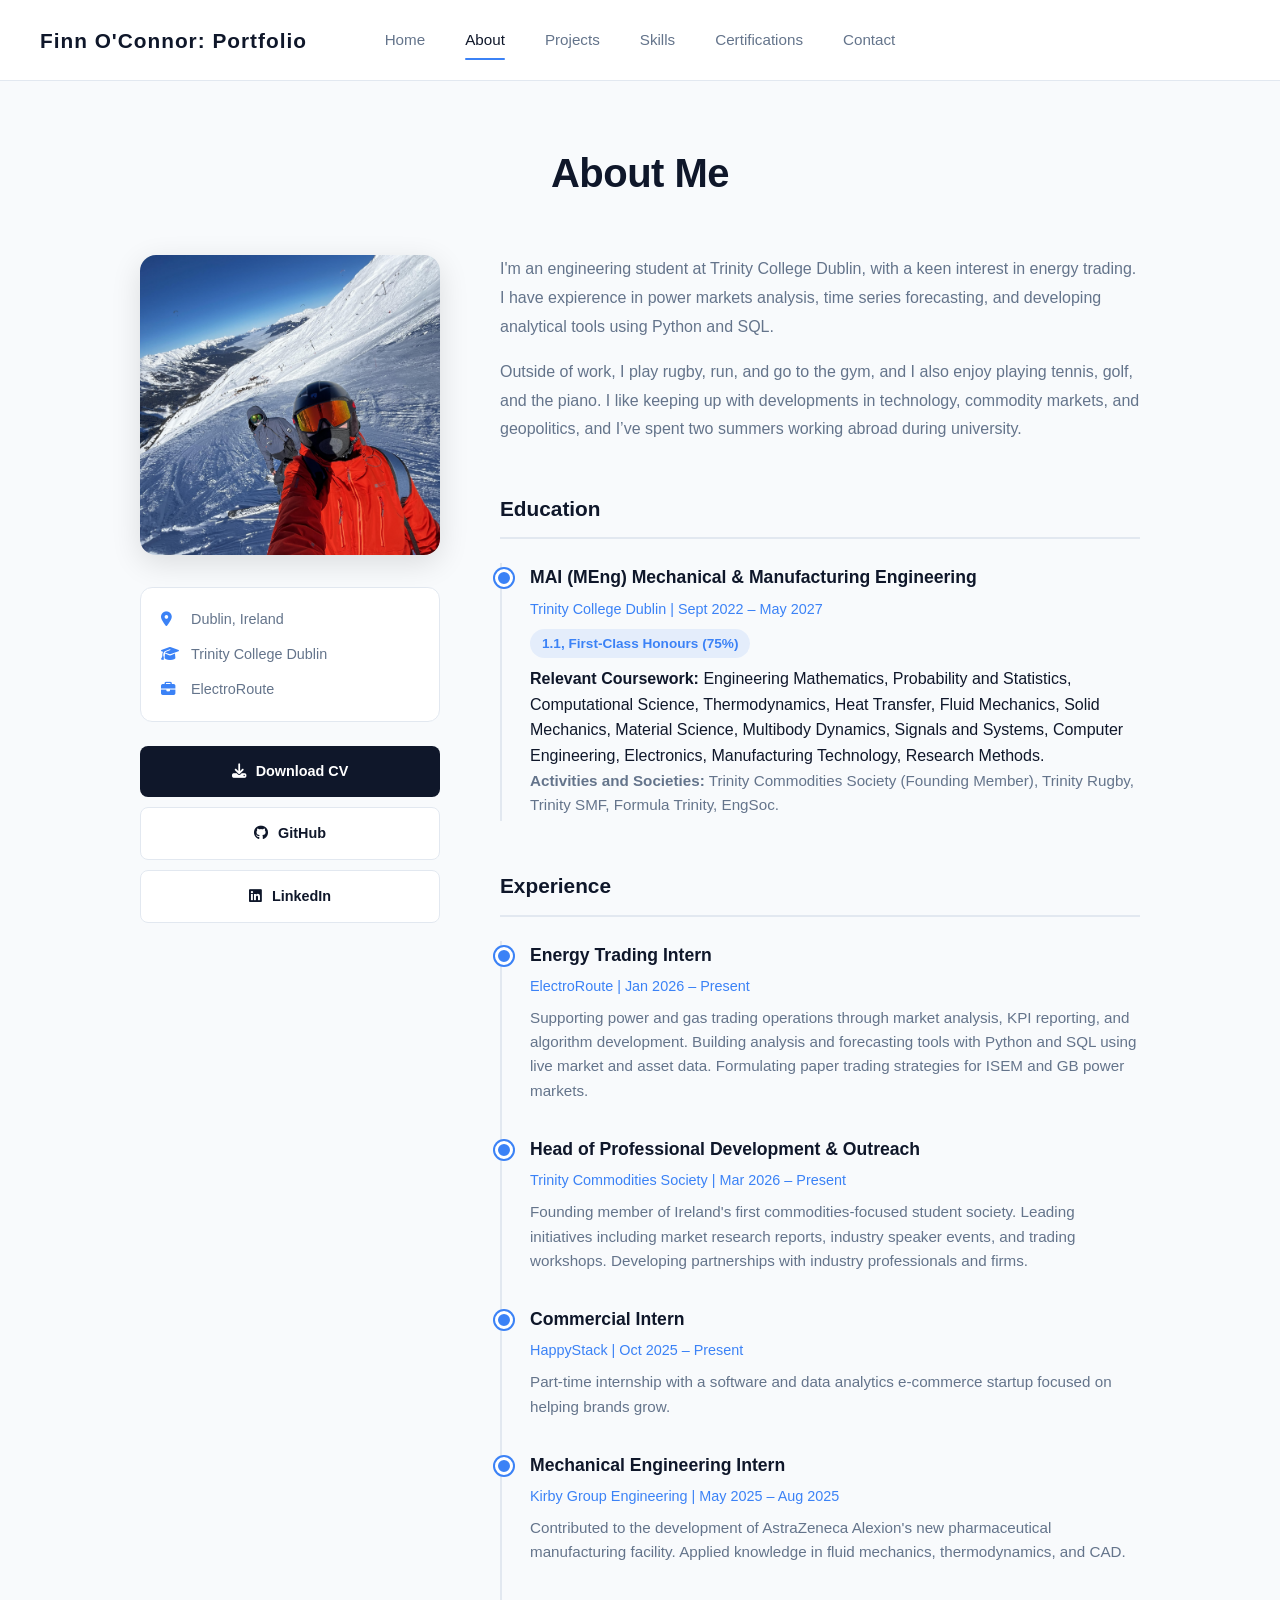
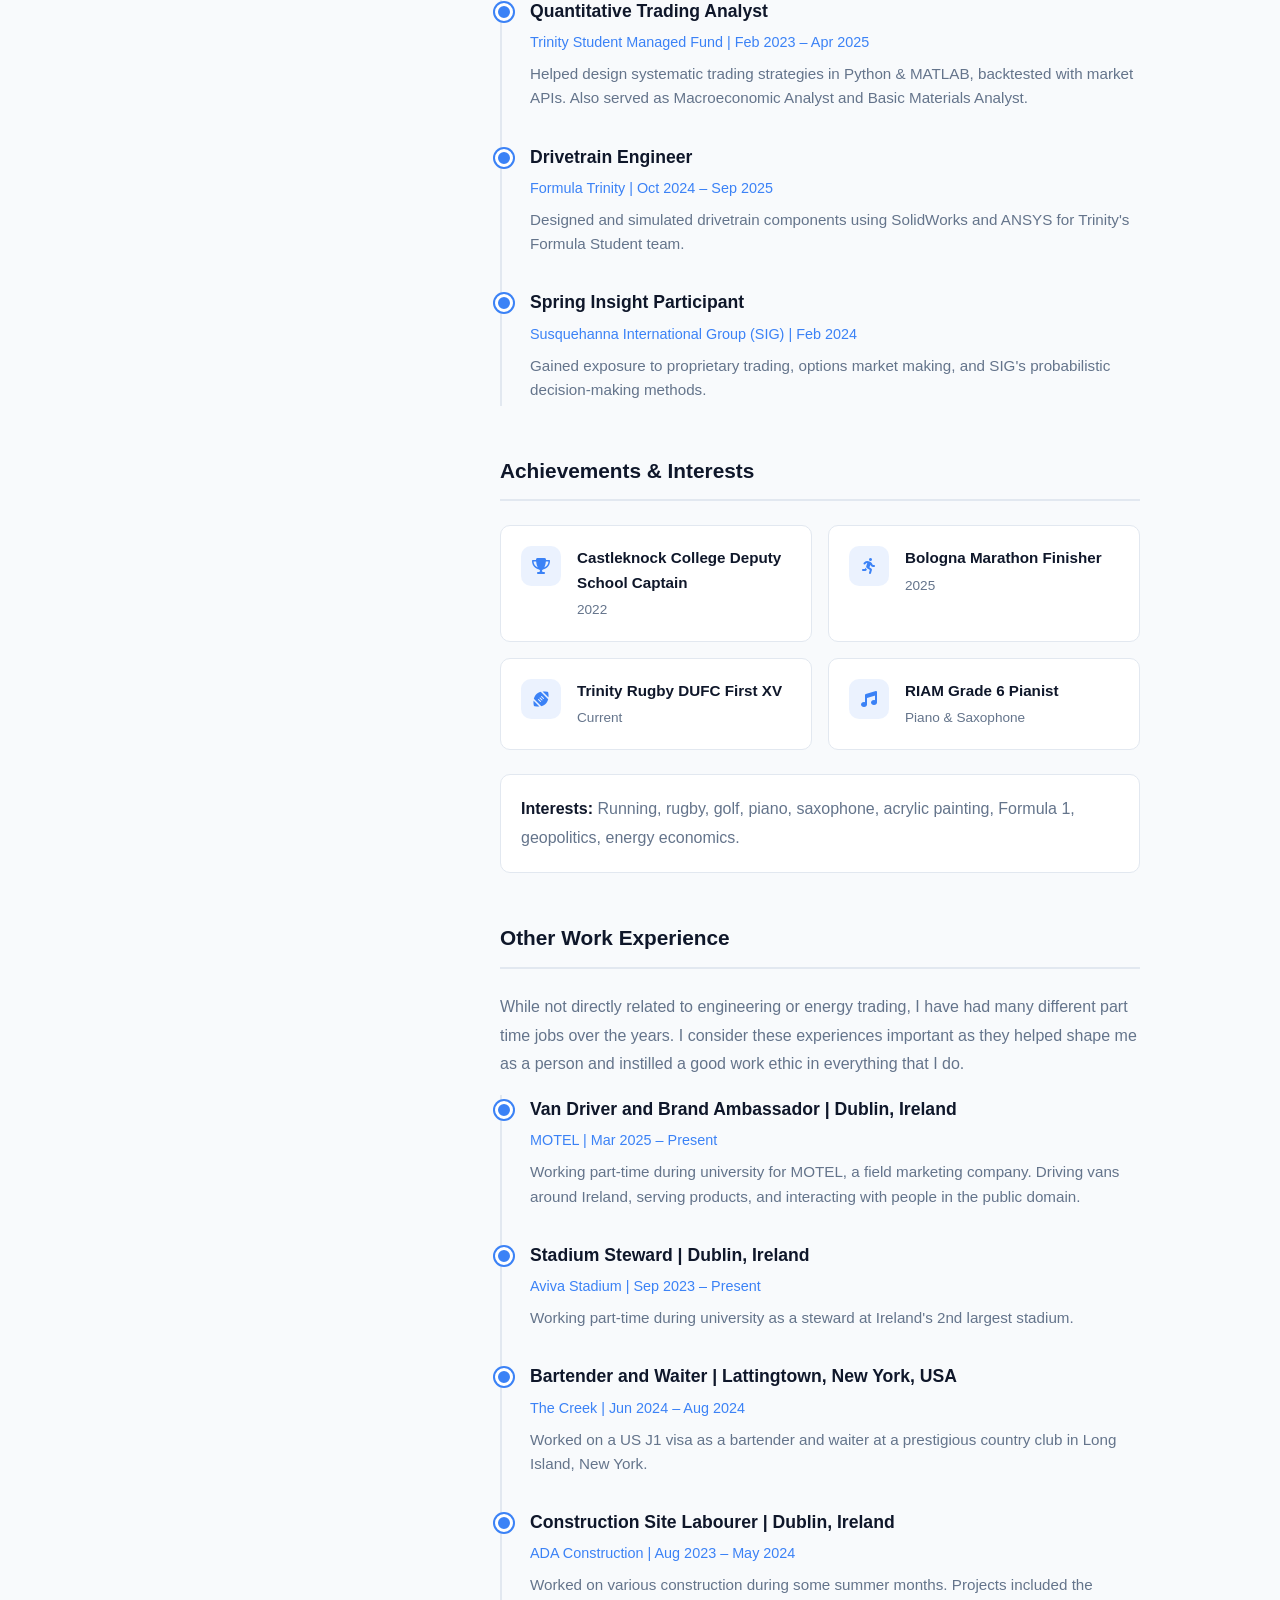
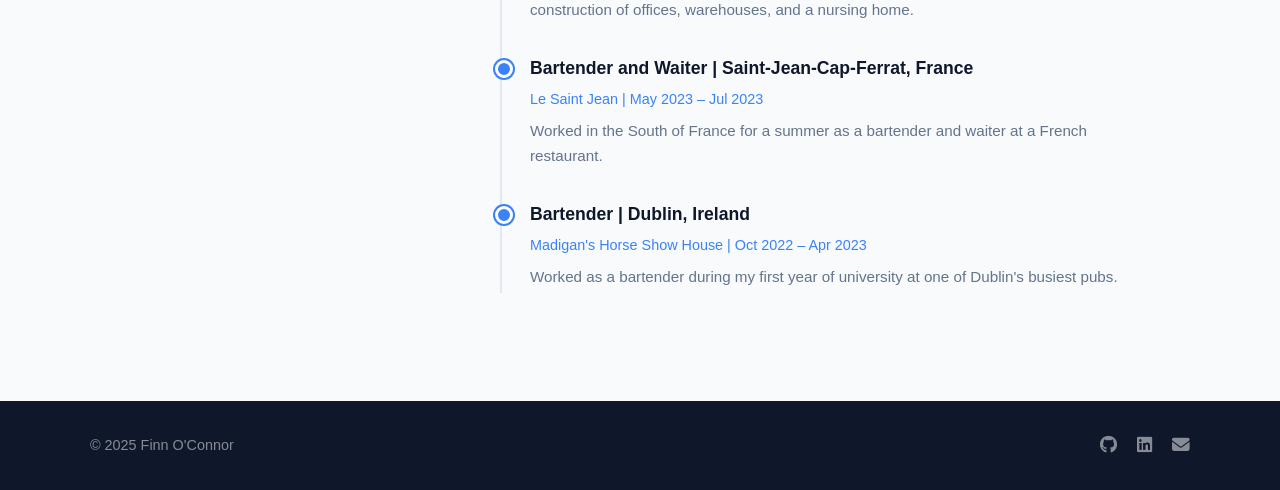
==== about.html @ 212187af "Update 'energy markets' to 'commodity markets'" ====
<!DOCTYPE html>
<html lang="en">
<head>
    <meta charset="UTF-8">
    <meta name="viewport" content="width=device-width, initial-scale=1.0">
    <title>About | Finn O'Connor</title>
    <link rel="stylesheet" href="style.css">
    <link rel="stylesheet" href="https://cdnjs.cloudflare.com/ajax/libs/font-awesome/6.4.0/css/all.min.css">
    <link rel="icon" type="image/svg+xml" href="images/circle-user-solid-full.svg">
</head>
<body class="inner-page">

    <!-- Navigation -->
    <nav class="inner-nav">
        <a href="index.html" class="nav-logo">Finn O'Connor: Portfolio</a>
        <div class="nav-menu-center">
            <a href="index.html">Home</a>
            <a href="about.html" class="active">About</a>
            <a href="projects.html">Projects</a>
            <a href="skills.html">Skills</a>
            <a href="certifications.html">Certifications</a>
            <a href="contact.html">Contact</a>
        </div>
    </nav>

    <main class="page-content">
        <div class="container">
            <h1 class="page-title">About Me</h1>
            
            <div class="about-content">
                <div class="about-sidebar">
                    <img src="images/me_on_mountain.jpg" alt="Finn O'Connor" class="profile-photo">
                    
                    <div class="about-quick-info">
                        <div class="quick-info-item">
                            <i class="fas fa-map-marker-alt"></i>
                            <span>Dublin, Ireland</span>
                        </div>
                        <div class="quick-info-item">
                            <i class="fas fa-graduation-cap"></i>
                            <span>Trinity College Dublin</span>
                        </div>
                        <div class="quick-info-item">
                            <i class="fas fa-briefcase"></i>
                            <span>ElectroRoute</span>
                        </div>
                    </div>

                    <div class="about-links">
                        <a href="docs/finnoconnor_resume.pdf" class="cv-button" download>
                            <i class="fas fa-download"></i> Download CV
                        </a>
                        <a href="https://github.com/finn0connor" target="_blank" class="cv-button secondary">
                            <i class="fab fa-github"></i> GitHub
                        </a>
                        <a href="https://linkedin.com/in/finn-oconnor" target="_blank" class="cv-button secondary">
                            <i class="fab fa-linkedin"></i> LinkedIn
                        </a>
                    </div>
                </div>

                <div class="about-text">
                    <p class="about-intro">
                        I'm an engineering student at Trinity College Dublin, with a keen interest in energy trading.
                        I have expierence in power markets analysis, time series forecasting, and developing analytical tools using Python and SQL.
                    </p>
                
                    <p>
                        Outside of work, I play rugby, run, and go to the gym, and I also enjoy playing tennis, golf, and the piano.
                        I like keeping up with developments in technology, commodity markets, and geopolitics, and I’ve spent two summers working abroad during university.
                    </p>
                    
                    <h2>Education</h2>
                    <div class="timeline">
                        <div class="timeline-item">
                            <h3>MAI (MEng) Mechanical & Manufacturing Engineering</h3>
                            <p class="timeline-meta">Trinity College Dublin | Sept 2022 – May 2027</p>
                            <p class="timeline-grade">1.1, First-Class Honours (75%)</p>
                            <p><b>Relevant Coursework:</b> Engineering Mathematics, Probability and Statistics, Computational Science, 
                                Thermodynamics, Heat Transfer, Fluid Mechanics, Solid Mechanics, Material Science, Multibody Dynamics, 
                                Signals and Systems, Computer Engineering, Electronics, Manufacturing Technology, Research Methods.</p>
                            <p><b>Activities and Societies:</b> Trinity Commodities Society (Founding Member), Trinity Rugby, Trinity SMF, Formula Trinity, EngSoc.</p>
                        </div>
                    </div>

                    <h2>Experience</h2>
                    <div class="timeline">
                        <div class="timeline-item">
                            <h3>Energy Trading Intern</h3>
                            <p class="timeline-meta">ElectroRoute | Jan 2026 – Present</p>
                            <p>Supporting power and gas trading operations through market analysis, KPI reporting, 
                               and algorithm development. Building analysis and forecasting tools with Python and SQL 
                               using live market and asset data. Formulating paper trading strategies for ISEM and GB power markets.</p>
                        </div>
                        <div class="timeline-item">
                            <h3>Head of Professional Development & Outreach</h3>
                            <p class="timeline-meta">Trinity Commodities Society | Mar 2026 – Present</p>
                            <p>Founding member of Ireland's first commodities-focused student society. Leading initiatives 
                               including market research reports, industry speaker events, and trading workshops. Developing 
                               partnerships with industry professionals and firms.</p>
                        </div>
                        <div class="timeline-item">
                            <h3>Commercial Intern</h3>
                            <p class="timeline-meta">HappyStack | Oct 2025 – Present</p>
                            <p>Part-time internship with a software and data analytics e-commerce startup focused on helping brands grow.</p>
                        </div>
                        <div class="timeline-item">
                            <h3>Mechanical Engineering Intern</h3>
                            <p class="timeline-meta">Kirby Group Engineering | May 2025 – Aug 2025</p>
                            <p>Contributed to the development of AstraZeneca Alexion's new pharmaceutical manufacturing facility. 
                               Applied knowledge in fluid mechanics, thermodynamics, and CAD.</p>
                        </div>
                        <div class="timeline-item">
                            <h3>Quantitative Trading Analyst</h3>
                            <p class="timeline-meta">Trinity Student Managed Fund | Feb 2023 – Apr 2025</p>
                            <p>Helped design systematic trading strategies in Python & MATLAB, backtested with market APIs. 
                               Also served as Macroeconomic Analyst and Basic Materials Analyst.</p>
                        </div>
                        <div class="timeline-item">
                            <h3>Drivetrain Engineer</h3>
                            <p class="timeline-meta">Formula Trinity | Oct 2024 – Sep 2025</p>
                            <p>Designed and simulated drivetrain components using SolidWorks and ANSYS for Trinity's Formula Student team.</p>
                        </div>
                        <div class="timeline-item">
                            <h3>Spring Insight Participant</h3>
                            <p class="timeline-meta">Susquehanna International Group (SIG) | Feb 2024</p>
                            <p>Gained exposure to proprietary trading, options market making, and SIG's probabilistic decision-making methods.</p>
                        </div>
                    </div>

                    <h2>Achievements & Interests</h2>
                    <div class="achievements-grid">
                        <div class="achievement-item">
                            <i class="fas fa-trophy"></i>
                            <div>
                                <h4>Castleknock College Deputy School Captain</h4>
                                <p>2022</p>
                            </div>
                        </div>
                        <div class="achievement-item">
                            <i class="fas fa-running"></i>
                            <div>
                                <h4>Bologna Marathon Finisher</h4>
                                <p>2025</p>
                            </div>
                        </div>
                        <div class="achievement-item">
                            <i class="fas fa-football-ball"></i>
                            <div>
                                <h4>Trinity Rugby DUFC First XV</h4>
                                <p>Current</p>
                            </div>
                        </div>
                        <div class="achievement-item">
                            <i class="fas fa-music"></i>
                            <div>
                                <h4>RIAM Grade 6 Pianist</h4>
                                <p>Piano & Saxophone</p>
                            </div>
                        </div>
                    </div>

                    <p class="interests-text">
                        <strong>Interests:</strong> Running, rugby, golf, piano, saxophone, acrylic painting, Formula 1, geopolitics, energy economics.
                    </p>
                    
                    <h2>Other Work Experience</h2>
                    <p>While not directly related to engineering or energy trading, I have had many different part time jobs over the years.
                    I consider these experiences important as they helped shape me as a person and instilled a good work ethic in everything that I do.</p>
                    <div class="timeline">
                        <div class="timeline-item">
                            <h3>Van Driver and Brand Ambassador | Dublin, Ireland</h3>
                            <p class="timeline-meta">MOTEL | Mar 2025 – Present</p>
                            <p>Working part-time during university for MOTEL, a field marketing company.
                            Driving vans around Ireland, serving products, and interacting with people in the public domain.</p>
                        </div>
                        <div class="timeline-item">
                            <h3>Stadium Steward | Dublin, Ireland</h3>
                            <p class="timeline-meta">Aviva Stadium | Sep 2023 – Present</p>
                            <p>Working part-time during university as a steward at Ireland's 2nd largest stadium.</p>
                        </div>
                        <div class="timeline-item">
                            <h3>Bartender and Waiter | Lattingtown, New York, USA</h3>
                            <p class="timeline-meta">The Creek | Jun 2024 – Aug 2024</p>
                            <p>Worked on a US J1 visa as a bartender and waiter at a prestigious country club in Long Island, New York.</p>
                        </div>
                        <div class="timeline-item">
                            <h3>Construction Site Labourer | Dublin, Ireland</h3>
                            <p class="timeline-meta">ADA Construction | Aug 2023 – May 2024</p>
                            <p>Worked on various construction during some summer months. Projects included the construction of offices, warehouses, and a nursing home.</p>
                        </div>
                        <div class="timeline-item">
                            <h3>Bartender and Waiter | Saint-Jean-Cap-Ferrat, France</h3>
                            <p class="timeline-meta">Le Saint Jean | May 2023 – Jul 2023</p>
                            <p>Worked in the South of France for a summer as a bartender and waiter at a French restaurant.</p>
                        </div>
                        <div class="timeline-item">
                            <h3>Bartender | Dublin, Ireland</h3>
                            <p class="timeline-meta">Madigan's Horse Show House | Oct 2022 – Apr 2023</p>
                            <p>Worked as a bartender during my first year of university at one of Dublin's busiest pubs.</p>
                        </div>
                    </div>
                </div>
            </div>
        </div>
    </main>

    <footer class="inner-footer">
        <div class="footer-content">
            <p>&copy; 2025 Finn O'Connor</p>
            <div class="footer-links">
                <a href="https://github.com/finn0connor" target="_blank"><i class="fab fa-github"></i></a>
                <a href="https://linkedin.com/in/finn-oconnor" target="_blank"><i class="fab fa-linkedin"></i></a>
                <a href="mailto:foconno1@tcd.ie"><i class="fas fa-envelope"></i></a>
            </div>
        </div>
    </footer>
</body>
</html>
---- style.css ----
* {
    margin: 0;
    padding: 0;
    box-sizing: border-box;
}

:root {
    --primary: #2563eb;
    --primary-dark: #1d4ed8;
    --dark: #0f172a;
    --dark-secondary: #1e293b;
    --light: #f8fafc;
    --gray: #64748b;
    --gray-light: #94a3b8;
    --border: #e2e8f0;
    --accent: #3b82f6;
}

html {
    scroll-behavior: smooth;
}

body {
    font-family: 'Segoe UI', -apple-system, BlinkMacSystemFont, sans-serif;
    line-height: 1.6;
    color: var(--dark);
    background: var(--light);
}

/* ============================================
   INNER PAGES
   ============================================ */

.inner-page {
    background: var(--light);
    min-height: 100vh;
}

/* ============================================
   NAVIGATION
   ============================================ */

.inner-nav {
    position: sticky;
    top: 0;
    left: 0;
    right: 0;
    display: flex;
    justify-content: center;
    align-items: center;
    padding: 20px 40px;
    background: white;
    border-bottom: 1px solid var(--border);
    z-index: 1000;
}

.inner-nav .nav-logo {
    position: absolute;
    left: 40px;
    font-size: 1.3rem;
    font-weight: 700;
    color: var(--dark);
    text-decoration: none;
    letter-spacing: 1px;
}

.nav-menu-center {
    display: flex;
    gap: 40px;
}

.nav-menu-center a {
    color: var(--gray);
    text-decoration: none;
    font-size: 0.95rem;
    font-weight: 500;
    transition: color 0.2s;
    padding: 8px 0;
}

.nav-menu-center a:hover {
    color: var(--dark);
}

.nav-menu-center a.active {
    color: var(--dark);
    position: relative;
}

.nav-menu-center a.active::after {
    content: '';
    position: absolute;
    bottom: 0;
    left: 0;
    right: 0;
    height: 2px;
    background: var(--accent);
    border-radius: 1px;
}

/* ============================================
   PAGE CONTENT
   ============================================ */

.inner-page .page-content {
    padding: 60px 0 80px;
    min-height: calc(100vh - 80px);
}

.inner-page .page-title {
    font-size: 2.5rem;
    font-weight: 700;
    text-align: center;
    margin-bottom: 50px;
    color: var(--dark);
    letter-spacing: -0.5px;
}

/* ============================================
   SHARED
   ============================================ */

.container {
    max-width: 1100px;
    margin: 0 auto;
    padding: 0 20px;
}

.page-content {
    padding: 60px 0 80px;
    min-height: 100vh;
}

.page-title {
    font-size: 2.5rem;
    text-align: center;
    margin-bottom: 40px;
    color: var(--dark);
}

.page-subtitle {
    text-align: center;
    color: var(--gray);
    font-size: 1.1rem;
    margin-bottom: 50px;
}

.page-section {
    margin-bottom: 60px;
}

.page-section:last-child {
    margin-bottom: 0;
}

/* ============================================
   FOOTER
   ============================================ */

.inner-footer {
    background: var(--dark);
    padding: 30px 20px;
}

.inner-footer .footer-content {
    max-width: 1100px;
    margin: 0 auto;
    display: flex;
    justify-content: space-between;
    align-items: center;
}

.inner-footer .footer-content p {
    color: rgba(255, 255, 255, 0.5);
    font-size: 0.9rem;
    margin: 0;
}

.inner-footer .footer-links {
    display: flex;
    gap: 20px;
}

.inner-footer .footer-links a {
    color: rgba(255, 255, 255, 0.5);
    font-size: 1.1rem;
    transition: color 0.2s;
}

.inner-footer .footer-links a:hover {
    color: white;
}

/* ============================================
   HOME PAGE
   ============================================ */

.home-page .home-content-wrapper {
    padding: 0;
    min-height: auto;
}

.home-container {
    display: grid;
    grid-template-columns: 1fr 1fr;
    min-height: calc(100vh - 65px);
}

/* Left Side */
.home-main {
    display: flex;
    align-items: center;
    justify-content: center;
    padding: 60px;
    background: var(--dark);
}

.home-content {
    max-width: 520px;
}

.greeting {
    font-size: 1rem;
    color: var(--accent);
    font-weight: 500;
    margin-bottom: 8px;
    letter-spacing: 0.5px;
}

.home-content h1 {
    font-size: 4rem;
    font-weight: 700;
    color: white;
    margin-bottom: 24px;
    line-height: 1.1;
    letter-spacing: -1px;
}

.intro {
    font-size: 1.2rem;
    color: var(--gray-light);
    line-height: 1.7;
    margin-bottom: 16px;
}

.intro .highlight {
    color: white;
    font-weight: 500;
}

.intro-secondary {
    font-size: 1rem;
    color: var(--gray);
    line-height: 1.7;
    margin-bottom: 40px;
}

.home-links {
    display: flex;
    gap: 16px;
    margin-bottom: 50px;
}

.home-btn {
    display: inline-flex;
    align-items: center;
    gap: 10px;
    padding: 14px 28px;
    border-radius: 8px;
    font-size: 0.95rem;
    font-weight: 600;
    text-decoration: none;
    transition: all 0.2s;
}

.home-btn.primary {
    background: var(--accent);
    color: white;
}

.home-btn.primary:hover {
    background: var(--primary);
    transform: translateY(-2px);
}

.home-btn.primary i {
    transition: transform 0.2s;
}

.home-btn.primary:hover i {
    transform: translateX(4px);
}

.home-btn.secondary {
    background: transparent;
    color: white;
    border: 1px solid var(--gray);
}

.home-btn.secondary:hover {
    border-color: white;
    background: rgba(255, 255, 255, 0.05);
}

.home-social {
    display: flex;
    gap: 20px;
}

.home-social a {
    width: 44px;
    height: 44px;
    display: flex;
    align-items: center;
    justify-content: center;
    color: var(--gray);
    border: 1px solid var(--gray);
    border-radius: 50%;
    font-size: 1.1rem;
    transition: all 0.2s;
}

.home-social a:hover {
    color: white;
    border-color: white;
    transform: translateY(-3px);
}

/* Right Side */
.home-aside {
    background: var(--dark-secondary);
    display: flex;
    align-items: center;
    justify-content: center;
    padding: 60px;
    position: relative;
}

.home-aside::before {
    content: '';
    position: absolute;
    top: 0;
    left: 0;
    width: 100%;
    height: 100%;
    background:
        radial-gradient(circle at 30% 20%, rgba(59, 130, 246, 0.08) 0%, transparent 50%),
        radial-gradient(circle at 70% 80%, rgba(59, 130, 246, 0.05) 0%, transparent 50%);
    pointer-events: none;
}

.aside-content {
    position: relative;
    z-index: 1;
    width: 100%;
    max-width: 400px;
}

.status-card {
    display: inline-flex;
    align-items: center;
    gap: 10px;
    padding: 10px 18px;
    background: rgba(59, 130, 246, 0.1);
    border: 1px solid rgba(59, 130, 246, 0.2);
    border-radius: 30px;
    margin-bottom: 40px;
}

.status-indicator {
    width: 8px;
    height: 8px;
    background: #22c55e;
    border-radius: 50%;
    animation: pulse 2s infinite;
}

@keyframes pulse {
    0%, 100% { opacity: 1; }
    50% { opacity: 0.5; }
}

.status-card span {
    font-size: 0.85rem;
    color: var(--accent);
    font-weight: 500;
}

.info-grid {
    display: flex;
    flex-direction: column;
    gap: 24px;
    margin-bottom: 40px;
}

.info-item {
    display: flex;
    flex-direction: column;
    gap: 4px;
}

.info-label {
    font-size: 0.8rem;
    color: var(--gray);
    text-transform: uppercase;
    letter-spacing: 1px;
    font-weight: 500;
}

.info-value {
    font-size: 1.1rem;
    color: white;
    font-weight: 500;
}

.quick-links {
    display: flex;
    flex-direction: column;
    gap: 12px;
}

.quick-link {
    display: flex;
    align-items: center;
    gap: 14px;
    padding: 16px 20px;
    background: rgba(255, 255, 255, 0.03);
    border: 1px solid rgba(255, 255, 255, 0.08);
    border-radius: 10px;
    color: var(--gray-light);
    text-decoration: none;
    font-size: 0.95rem;
    transition: all 0.2s;
}

.quick-link:hover {
    background: rgba(255, 255, 255, 0.06);
    border-color: rgba(255, 255, 255, 0.15);
    color: white;
}

.quick-link i {
    font-size: 1rem;
    width: 20px;
    text-align: center;
}

/* ============================================
   ABOUT PAGE
   ============================================ */

.inner-page .about-content {
    display: grid;
    grid-template-columns: 300px 1fr;
    gap: 60px;
    align-items: start;
    max-width: 1000px;
    margin: 0 auto;
}

.about-sidebar {
    position: sticky;
    top: 80px;
}

.inner-page .profile-photo {
    width: 100%;
    height: auto;
    aspect-ratio: 1;
    border-radius: 16px;
    object-fit: cover;
    box-shadow: 0 8px 30px rgba(0, 0, 0, 0.12);
    margin-bottom: 24px;
}

.about-quick-info {
    display: flex;
    flex-direction: column;
    gap: 12px;
    margin-bottom: 24px;
    padding: 20px;
    background: white;
    border-radius: 12px;
    border: 1px solid var(--border);
}

.quick-info-item {
    display: flex;
    align-items: center;
    gap: 12px;
    font-size: 0.9rem;
    color: var(--gray);
}

.quick-info-item i {
    width: 18px;
    color: var(--accent);
    font-size: 0.9rem;
}

.about-links {
    display: flex;
    flex-direction: column;
    gap: 10px;
}

.inner-page .cv-button {
    display: flex;
    align-items: center;
    justify-content: center;
    gap: 10px;
    padding: 14px 24px;
    background: var(--dark);
    color: white;
    text-decoration: none;
    border-radius: 8px;
    font-size: 0.9rem;
    font-weight: 600;
    transition: all 0.2s;
    margin-top: 0;
}

.inner-page .cv-button:hover {
    background: var(--accent);
    transform: translateY(-2px);
}

.inner-page .cv-button.secondary {
    background: white;
    color: var(--dark);
    border: 1px solid var(--border);
}

.inner-page .cv-button.secondary:hover {
    background: var(--dark);
    color: white;
    border-color: var(--dark);
}

.about-intro {
    font-size: 1.15rem;
    color: var(--dark);
    line-height: 1.8;
    margin-bottom: 20px;
}

.inner-page .about-text > p {
    font-size: 1rem;
    color: var(--gray);
    line-height: 1.8;
    margin-bottom: 16px;
}

.inner-page .about-text h2 {
    font-size: 1.3rem;
    font-weight: 600;
    color: var(--dark);
    margin-top: 48px;
    margin-bottom: 24px;
    padding-bottom: 12px;
    border-bottom: 2px solid var(--border);
}

/* Timeline */
.inner-page .timeline {
    border-left: 2px solid var(--border);
    padding-left: 28px;
    margin-left: 0;
}

.inner-page .timeline-item {
    position: relative;
    margin-bottom: 28px;
    padding-bottom: 4px;
}

.inner-page .timeline-item::before {
    content: '';
    position: absolute;
    left: -35px;
    top: 6px;
    width: 12px;
    height: 12px;
    background: var(--accent);
    border-radius: 50%;
    border: 3px solid white;
    box-shadow: 0 0 0 2px var(--accent);
}

.inner-page .timeline-item h3 {
    font-size: 1.1rem;
    font-weight: 600;
    color: var(--dark);
    margin-bottom: 6px;
}

.inner-page .timeline-meta {
    font-size: 0.9rem;
    color: var(--accent);
    font-weight: 500;
    margin-bottom: 8px;
}

.inner-page .timeline-item p:last-child {
    font-size: 0.95rem;
    color: var(--gray);
    line-height: 1.6;
}

.timeline-grade {
    display: inline-block;
    font-size: 0.85rem;
    font-weight: 600;
    color: var(--accent);
    background: rgba(59, 130, 246, 0.1);
    padding: 4px 12px;
    border-radius: 20px;
    margin-bottom: 8px;
}

/* Certifications List (About Page) */
.certifications-list {
    display: grid;
    grid-template-columns: repeat(2, 1fr);
    gap: 12px;
}

.cert-item {
    display: flex;
    align-items: center;
    gap: 12px;
    padding: 16px 20px;
    background: white;
    border: 1px solid var(--border);
    border-radius: 10px;
    font-size: 0.9rem;
    color: var(--dark);
    transition: all 0.2s;
}

.cert-item:hover {
    border-color: var(--accent);
    box-shadow: 0 2px 12px rgba(59, 130, 246, 0.1);
}

.cert-item i {
    color: var(--accent);
    font-size: 1rem;
}

/* Achievements */
.achievements-grid {
    display: grid;
    grid-template-columns: repeat(2, 1fr);
    gap: 16px;
    margin-bottom: 24px;
}

.achievement-item {
    display: flex;
    align-items: flex-start;
    gap: 16px;
    padding: 20px;
    background: white;
    border: 1px solid var(--border);
    border-radius: 10px;
    transition: all 0.2s;
}

.achievement-item:hover {
    border-color: var(--accent);
    box-shadow: 0 2px 12px rgba(59, 130, 246, 0.1);
}

.achievement-item i {
    width: 40px;
    height: 40px;
    display: flex;
    align-items: center;
    justify-content: center;
    background: rgba(59, 130, 246, 0.1);
    color: var(--accent);
    border-radius: 10px;
    font-size: 1rem;
    flex-shrink: 0;
}

.achievement-item h4 {
    font-size: 0.95rem;
    font-weight: 600;
    color: var(--dark);
    margin-bottom: 4px;
}

.achievement-item p {
    font-size: 0.85rem;
    color: var(--gray);
    margin: 0;
}

.interests-text {
    font-size: 0.95rem;
    color: var(--gray);
    line-height: 1.7;
    padding: 20px;
    background: white;
    border: 1px solid var(--border);
    border-radius: 10px;
}

.interests-text strong {
    color: var(--dark);
}

/* ============================================
   PROJECTS PAGE
   ============================================ */

.inner-page .filter-container {
    display: flex;
    justify-content: center;
    gap: 12px;
    margin-bottom: 50px;
    flex-wrap: wrap;
}

.inner-page .filter-btn {
    padding: 10px 22px;
    background: white;
    border: 1px solid var(--border);
    border-radius: 25px;
    font-size: 0.9rem;
    font-weight: 500;
    color: var(--gray);
    cursor: pointer;
    transition: all 0.2s;
}

.inner-page .filter-btn:hover {
    border-color: var(--dark);
    color: var(--dark);
}

.inner-page .filter-btn.active {
    background: var(--dark);
    border-color: var(--dark);
    color: white;
}

.projects-list {
    display: flex;
    flex-direction: column;
    gap: 16px;
    max-width: 850px;
    margin: 0 auto;
}

.project-card {
    display: flex;
    justify-content: space-between;
    align-items: flex-start;
    padding: 28px 32px;
    background: white;
    border: 1px solid var(--border);
    border-radius: 12px;
    transition: all 0.2s;
}

.project-card:hover {
    border-color: #cbd5e1;
    box-shadow: 0 4px 20px rgba(0, 0, 0, 0.06);
}

.project-card:has(.project-documents) {
    flex-direction: column;
}

.project-content {
    flex: 1;
    min-width: 0;
}

.project-content h2 {
    font-size: 1.2rem;
    font-weight: 600;
    color: var(--dark);
    margin-bottom: 10px;
}

.project-content > p {
    font-size: 0.95rem;
    color: var(--gray);
    line-height: 1.7;
    margin-bottom: 12px;
}

/* Project Bullets */
.project-bullets {
    margin: 0 0 12px 0;
    padding-left: 18px;
    list-style: none;
}

.project-bullets li {
    font-size: 0.9rem;
    color: var(--gray);
    line-height: 1.5;
    margin-bottom: 4px;
    position: relative;
    opacity: 0.85;
}

.project-bullets li::before {
    content: '•';
    position: absolute;
    left: -14px;
    color: var(--gray);
}

.project-bullets li:last-child {
    margin-bottom: 0;
}

/* Tags */
.project-meta {
    display: flex;
    flex-wrap: wrap;
    gap: 6px;
}

.tag {
    font-size: 0.8rem;
    color: var(--gray);
    background: var(--light);
    padding: 5px 12px;
    border-radius: 15px;
    font-weight: 500;
}

/* Project Actions */
.project-actions {
    display: flex;
    align-items: center;
    gap: 12px;
    margin-left: 24px;
    flex-shrink: 0;
}

.btn-link {
    width: 38px;
    height: 38px;
    display: flex;
    align-items: center;
    justify-content: center;
    color: var(--gray);
    border: 1px solid var(--border);
    border-radius: 8px;
    transition: all 0.2s;
    text-decoration: none;
}

.btn-link:hover {
    color: var(--dark);
    border-color: var(--dark);
}

.btn-view {
    padding: 10px 20px;
    background: var(--dark);
    color: white;
    border: none;
    border-radius: 8px;
    font-size: 0.9rem;
    font-weight: 500;
    cursor: pointer;
    transition: all 0.2s;
}

.btn-view:hover {
    background: var(--accent);
}

/* Project Documents */
.project-documents {
    width: 100%;
    margin-top: 20px;
    padding-top: 20px;
    border-top: 1px solid var(--border);
}

.document-row {
    display: flex;
    justify-content: space-between;
    align-items: center;
    padding: 16px 0;
}

.document-row:first-child {
    padding-top: 0;
}

.document-row:last-child {
    padding-bottom: 0;
}

.document-row:not(:last-child) {
    border-bottom: 1px solid var(--border);
}

.doc-info {
    flex: 1;
    min-width: 0;
}

.doc-title {
    font-size: 1.05rem;
    font-weight: 600;
    color: var(--dark);
    margin: 0 0 4px 0;
}

.doc-description {
    font-size: 0.9rem;
    color: var(--gray);
    line-height: 1.6;
    margin: 0;
}

.doc-actions {
    display: flex;
    align-items: center;
    gap: 10px;
    margin-left: 20px;
    flex-shrink: 0;
}

.btn-view-small {
    padding: 8px 18px;
    background: var(--dark);
    color: white;
    border: none;
    border-radius: 6px;
    font-size: 0.85rem;
    font-weight: 500;
    cursor: pointer;
    transition: all 0.2s;
}

.btn-view-small:hover {
    background: var(--accent);
}

/* ============================================
   VIEWER MODAL
   ============================================ */

.viewer-modal {
    position: fixed;
    top: 0;
    left: 0;
    width: 100%;
    height: 100%;
    background: #1a1a1a;
    z-index: 9999;
    display: flex;
    flex-direction: column;
    opacity: 0;
    visibility: hidden;
    transition: opacity 0.3s, visibility 0.3s;
}

.viewer-modal.active {
    opacity: 1;
    visibility: visible;
}

.viewer-header {
    display: flex;
    justify-content: space-between;
    align-items: center;
    padding: 12px 20px;
    background: var(--dark);
    flex-shrink: 0;
    gap: 20px;
}

.viewer-back {
    display: flex;
    align-items: center;
    gap: 10px;
    padding: 10px 16px;
    background: rgba(255, 255, 255, 0.1);
    border: none;
    border-radius: 6px;
    color: white;
    font-size: 0.9rem;
    font-weight: 500;
    cursor: pointer;
    transition: background 0.2s;
    flex-shrink: 0;
}

.viewer-back:hover {
    background: rgba(255, 255, 255, 0.2);
}

.viewer-back i {
    font-size: 0.85rem;
}

.viewer-header h2 {
    font-size: 1rem;
    font-weight: 500;
    color: white;
    margin: 0;
    flex: 1;
    text-align: center;
    white-space: nowrap;
    overflow: hidden;
    text-overflow: ellipsis;
}

.viewer-actions {
    display: flex;
    align-items: center;
    gap: 8px;
    flex-shrink: 0;
}

.viewer-download-btn {
    width: 40px;
    height: 40px;
    display: flex;
    align-items: center;
    justify-content: center;
    background: rgba(255, 255, 255, 0.1);
    border: none;
    color: white;
    font-size: 1rem;
    cursor: pointer;
    border-radius: 6px;
    transition: background 0.2s;
    text-decoration: none;
}

.viewer-download-btn:hover {
    background: rgba(255, 255, 255, 0.2);
}

.viewer-close {
    width: 40px;
    height: 40px;
    display: flex;
    align-items: center;
    justify-content: center;
    background: rgba(255, 255, 255, 0.1);
    border: none;
    color: white;
    font-size: 1.1rem;
    cursor: pointer;
    border-radius: 6px;
    transition: background 0.2s;
}

.viewer-close:hover {
    background: rgba(255, 255, 255, 0.2);
}

.viewer-body {
    flex: 1;
    display: flex;
    background: #525252;
}

.viewer-body iframe {
    width: 100%;
    height: 100%;
    border: none;
    background: white;
}

/* ============================================
   SKILLS PAGE
   ============================================ */

.skills-layout {
    max-width: 900px;
    margin: 0 auto;
}

.skills-section {
    margin-bottom: 50px;
}

.skills-section:last-child {
    margin-bottom: 0;
}

.skills-section-title {
    display: flex;
    align-items: center;
    gap: 14px;
    font-size: 1.3rem;
    font-weight: 600;
    color: var(--dark);
    margin-bottom: 24px;
    padding-bottom: 14px;
    border-bottom: 2px solid var(--border);
}

.skills-section-title i {
    width: 40px;
    height: 40px;
    display: flex;
    align-items: center;
    justify-content: center;
    background: rgba(59, 130, 246, 0.1);
    color: var(--accent);
    border-radius: 10px;
    font-size: 1rem;
}

.skills-categories {
    display: grid;
    grid-template-columns: repeat(2, 1fr);
    gap: 20px;
}

.skill-box {
    background: white;
    border: 1px solid var(--border);
    border-radius: 12px;
    padding: 24px;
    transition: all 0.2s;
}

.skill-box:hover {
    border-color: var(--accent);
    box-shadow: 0 4px 20px rgba(59, 130, 246, 0.08);
}

.skill-box.wide {
    grid-column: span 2;
}

.skill-box h3 {
    font-size: 1rem;
    font-weight: 600;
    color: var(--dark);
    margin-bottom: 16px;
}

.skill-tags {
    display: flex;
    flex-wrap: wrap;
    gap: 10px;
}

.skill-tag {
    display: inline-block;
    padding: 8px 16px;
    background: var(--light);
    color: var(--gray);
    border-radius: 20px;
    font-size: 0.85rem;
    font-weight: 500;
    transition: all 0.2s;
}

.skill-tag:hover {
    background: #e2e8f0;
    color: var(--dark);
}

.skill-tag.primary {
    background: rgba(59, 130, 246, 0.1);
    color: var(--accent);
}

.skill-tag.primary:hover {
    background: rgba(59, 130, 246, 0.2);
}

/* ============================================
   CONTACT PAGE
   ============================================ */

.inner-page .contact-container {
    display: grid;
    grid-template-columns: 1fr 1fr;
    gap: 50px;
    max-width: 1000px;
    margin: 0 auto;
}

.inner-page .contact-info {
    display: grid;
    grid-template-columns: 1fr 1fr;
    gap: 16px;
}

.inner-page .contact-card {
    background: white;
    padding: 28px;
    border-radius: 12px;
    border: 1px solid var(--border);
    text-align: center;
    transition: all 0.2s;
}

.inner-page .contact-card:hover {
    border-color: var(--accent);
    box-shadow: 0 4px 20px rgba(59, 130, 246, 0.1);
}

.inner-page .contact-card i {
    width: 50px;
    height: 50px;
    display: flex;
    align-items: center;
    justify-content: center;
    background: rgba(59, 130, 246, 0.1);
    color: var(--accent);
    border-radius: 12px;
    font-size: 1.2rem;
    margin: 0 auto 16px;
}

.inner-page .contact-card h3 {
    color: var(--dark);
    margin-bottom: 8px;
    font-size: 1.05rem;
    font-weight: 600;
}

.inner-page .contact-card p {
    color: var(--gray);
    font-size: 0.9rem;
    margin-bottom: 12px;
    line-height: 1.5;
}

.inner-page .contact-card a {
    color: var(--accent);
    text-decoration: none;
    font-weight: 500;
    font-size: 0.9rem;
    transition: color 0.2s;
}

.inner-page .contact-card a:hover {
    color: var(--primary-dark);
}

.inner-page .contact-card span {
    color: var(--gray);
    font-size: 0.85rem;
    font-style: italic;
}

.inner-page .contact-form-container {
    background: white;
    padding: 36px;
    border-radius: 12px;
    border: 1px solid var(--border);
}

.inner-page .contact-form-container h2 {
    color: var(--dark);
    margin-bottom: 28px;
    font-size: 1.4rem;
    font-weight: 600;
}

.inner-page .contact-form {
    display: flex;
    flex-direction: column;
    gap: 20px;
}

.inner-page .form-group {
    display: flex;
    flex-direction: column;
    gap: 8px;
}

.inner-page .form-group label {
    font-weight: 500;
    color: var(--dark);
    font-size: 0.9rem;
}

.inner-page .form-group input,
.inner-page .form-group textarea {
    padding: 14px 16px;
    border: 1px solid var(--border);
    border-radius: 8px;
    font-size: 0.95rem;
    font-family: inherit;
    transition: all 0.2s;
    background: var(--light);
}

.inner-page .form-group input:focus,
.inner-page .form-group textarea:focus {
    outline: none;
    border-color: var(--accent);
    background: white;
    box-shadow: 0 0 0 3px rgba(59, 130, 246, 0.1);
}

.inner-page .submit-button {
    display: inline-flex;
    align-items: center;
    justify-content: center;
    gap: 10px;
    padding: 14px 28px;
    background: var(--dark);
    color: white;
    border: none;
    border-radius: 8px;
    font-size: 0.95rem;
    font-weight: 600;
    cursor: pointer;
    transition: all 0.2s;
    margin-top: 8px;
}

.inner-page .submit-button:hover {
    background: var(--accent);
    transform: translateY(-2px);
}

/* ============================================
   CERTIFICATIONS PAGE
   ============================================ */

.cert-section {
    background: white;
    border: 1px solid var(--border);
    border-radius: 16px;
    overflow: hidden;
    margin-bottom: 32px;
}

.cert-section:last-child {
    margin-bottom: 0;
}

.cert-section-header {
    display: flex;
    align-items: center;
    gap: 20px;
    padding: 28px 32px;
    border-bottom: 1px solid var(--border);
    background: var(--light);
}

.cert-section-icon {
    width: 56px;
    height: 56px;
    display: flex;
    align-items: center;
    justify-content: center;
    background: rgba(59, 130, 246, 0.1);
    color: var(--accent);
    border-radius: 14px;
    font-size: 1.4rem;
    flex-shrink: 0;
}

.cert-section-meta {
    display: flex;
    flex-direction: column;
    gap: 8px;
}

.cert-section-meta h2 {
    font-size: 1.2rem;
    font-weight: 600;
    color: var(--dark);
    margin: 0;
}

.cert-status {
    display: inline-block;
    font-size: 0.82rem;
    font-weight: 600;
    padding: 4px 12px;
    border-radius: 20px;
    width: fit-content;
}

.cert-status.completed {
    background: rgba(34, 197, 94, 0.1);
    color: #16a34a;
    display: inline-flex;
    align-items: center;
    gap: 6px;
}

.cert-status.pending {
    background: rgba(234, 179, 8, 0.1);
    color: #ca8a04;
    display: inline-flex;
    align-items: center;
    gap: 6px;
}

.cert-status.pending i {
    animation: certSpinner 1.2s linear infinite;
}

@keyframes certSpinner {
    0% {
        transform: rotate(0deg);
    }
    100% {
        transform: rotate(360deg);
    }
}

.cert-section-body {
    padding: 28px 32px;
}

/* Description text for each certification */
.cert-description {
    margin-bottom: 24px;
    padding: 16px 20px;
    background: rgba(59, 130, 246, 0.05);
    border-left: 4px solid var(--accent);
    border-radius: 8px;
}

.cert-description p {
    margin: 0;
    color: var(--dark);
    font-size: 0.95rem;
    line-height: 1.6;
}

.cert-table-heading {
    font-size: 1rem;
    font-weight: 600;
    color: var(--dark);
    margin-bottom: 16px;
    text-align: center;
}

.cert-table-wrapper {
    overflow-x: auto;
    border-radius: 10px;
    border: 1px solid var(--border);
}

.cert-table {
    width: 100%;
    border-collapse: collapse;
    font-size: 0.9rem;
}

.cert-table thead {
    background: var(--light);
}

.cert-table th {
    padding: 12px 20px;
    text-align: center;
    font-size: 0.8rem;
    font-weight: 600;
    color: var(--gray);
    text-transform: uppercase;
    letter-spacing: 0.5px;
    border-bottom: 1px solid var(--border);
}

.cert-table td {
    padding: 14px 20px;
    color: var(--dark);
    border-bottom: 1px solid var(--border);
    text-align: center;
}

.cert-table tbody tr:last-child td {
    border-bottom: none;
}

.cert-table tbody tr:hover {
    background: var(--light);
}

.cert-row-pending td {
    color: var(--gray-light);
}

.cert-table-link {
    display: inline-flex;
    align-items: center;
    gap: 6px;
    color: var(--accent);
    text-decoration: none;
    font-weight: 500;
    font-size: 0.85rem;
    transition: color 0.2s;
}

.cert-table-link:hover {
    color: var(--primary-dark);
    text-decoration: underline;
}

.cert-final {
    display: flex;
    align-items: center;
    justify-content: center;
    gap: 10px;
    margin-top: 20px;
    padding: 14px 20px;
    background: rgba(234, 179, 8, 0.08);
    border: 1px solid rgba(234, 179, 8, 0.25);
    border-radius: 10px;
    font-size: 0.95rem;
    color: var(--dark);
}

.cert-final i {
    color: #ca8a04;
    font-size: 1rem;
}

.cert-image-block {
    display: flex;
    flex-direction: column;
    align-items: center;
    gap: 16px;
}

.cert-image-actions {
    display: flex;
    gap: 12px;
    justify-content: center;
}

.cert-view-btn {
    display: inline-flex;
    align-items: center;
    gap: 8px;
    padding: 10px 20px;
    background: var(--dark);
    color: white;
    border-radius: 8px;
    font-size: 0.9rem;
    font-weight: 500;
    text-decoration: none;
    transition: all 0.2s;
}

.cert-view-btn:hover {
    background: var(--accent);
    transform: translateY(-2px);
}

/* Disabled button for pending certificates */
.cert-view-btn-disabled {
    background: var(--gray-light);
    cursor: not-allowed;
    pointer-events: none;
}

.cert-view-btn-disabled:hover {
    transform: none;
    background: var(--gray-light);
}

.cert-image-wrapper {
    border: 1px solid var(--border);
    border-radius: 10px;
    overflow: hidden;
    max-width: 700px;
    margin: 0 auto;
}

.cert-image {
    width: 100%;
    height: auto;
    display: block;
}

/* Placeholder for certificates not yet available */
.cert-placeholder {
    display: flex;
    flex-direction: column;
    align-items: center;
    justify-content: center;
    padding: 60px 20px;
    background: var(--light);
    border: 2px dashed var(--border);
    border-radius: 10px;
    max-width: 700px;
    margin: 0 auto;
}

.cert-placeholder i {
    font-size: 3rem;
    color: var(--gray-light);
    margin-bottom: 16px;
}

.cert-placeholder p {
    margin: 0;
    color: var(--gray);
    font-size: 0.95rem;
    font-style: italic;
}

/* ============================================
   RESPONSIVE
   ============================================ */

@media (max-width: 1024px) {
    .home-container {
        grid-template-columns: 1fr;
        min-height: auto;
    }

    .home-main {
        padding: 60px 40px;
    }

    .home-aside {
        padding: 60px 40px;
    }

    .home-content h1 {
        font-size: 3rem;
    }
}

@media (max-width: 900px) {
    .inner-page .about-content {
        grid-template-columns: 1fr;
        gap: 40px;
    }

    .about-sidebar {
        position: static;
        display: flex;
        flex-direction: column;
        align-items: center;
    }

    .inner-page .profile-photo {
        width: 220px;
    }

    .about-quick-info {
        width: 100%;
        max-width: 300px;
    }

    .about-links {
        width: 100%;
        max-width: 300px;
    }

    .certifications-list {
        grid-template-columns: 1fr;
    }

    .achievements-grid {
        grid-template-columns: 1fr;
    }

    .inner-page .contact-container {
        grid-template-columns: 1fr;
        gap: 40px;
    }

    .inner-page .contact-info {
        grid-template-columns: 1fr 1fr;
    }
}

@media (max-width: 768px) {

    /* Navigation - sticky 2-row layout */
    .inner-nav {
        padding: 10px 16px;
        flex-direction: column;
        align-items: center;
        gap: 6px;
    }

    .inner-nav .nav-logo {
        position: static;
        font-size: 1rem;
        text-align: center;
    }

    .nav-menu-center {
        display: grid;
        grid-template-columns: repeat(4, auto);
        justify-content: center;
        gap: 2px 10px;
        width: 100%;
    }

    /* First 4 on top row */
    .nav-menu-center a:nth-child(1) { grid-column: 1; grid-row: 1; }
    .nav-menu-center a:nth-child(2) { grid-column: 2; grid-row: 1; }
    .nav-menu-center a:nth-child(3) { grid-column: 3; grid-row: 1; }
    .nav-menu-center a:nth-child(4) { grid-column: 4; grid-row: 1; }

    /* Last 2 centered on bottom row */
    .nav-menu-center a:nth-child(5) { grid-column: 2; grid-row: 2; }
    .nav-menu-center a:nth-child(6) { grid-column: 3; grid-row: 2; }

    .nav-menu-center a {
        font-size: 0.8rem;
        padding: 4px 2px;
        text-align: center;
        white-space: nowrap;
    }

    .nav-menu-center a.active::after {
        display: none;
    }

    .nav-menu-center a.active {
        color: var(--accent);
    }

    /* Home */
    .home-container {
        grid-template-columns: 1fr;
        min-height: auto;
    }

    .home-main {
        padding: 40px 24px;
    }

    .home-aside {
        padding: 40px 24px 60px;
    }

    .home-content h1 {
        font-size: 2.5rem;
    }

    .intro {
        font-size: 1.1rem;
    }

    .home-links {
        flex-direction: column;
    }

    .home-btn {
        width: 100%;
        justify-content: center;
    }

    /* Page titles */
    .inner-page .page-title {
        font-size: 2rem;
    }

    /* About */
    .inner-page .about-text h2 {
        margin-top: 36px;
        margin-bottom: 20px;
    }

    .about-intro {
        font-size: 1.05rem;
    }

    /* Projects */
    .project-card {
        flex-direction: column;
        align-items: flex-start;
        padding: 20px;
    }

    .project-actions {
        margin-left: 0;
        margin-top: 16px;
        width: 100%;
        justify-content: flex-start;
    }

    .btn-view {
        flex: 1;
        text-align: center;
    }

    .document-row {
        flex-direction: column;
        align-items: flex-start;
        gap: 12px;
    }

    .doc-actions {
        width: 100%;
        margin-left: 0;
    }

    .btn-view-small {
        flex: 1;
        text-align: center;
    }

    /* Viewer */
    .viewer-header {
        padding: 10px 12px;
        gap: 10px;
    }

    .viewer-back {
        padding: 8px 12px;
        font-size: 0.85rem;
    }

    .viewer-back span {
        display: none;
    }

    .viewer-header h2 {
        font-size: 0.85rem;
    }

    .viewer-download-btn,
    .viewer-close {
        width: 36px;
        height: 36px;
    }

    /* Skills */
    .skills-categories {
        grid-template-columns: 1fr;
    }

    .skill-box.wide {
        grid-column: span 1;
    }

    .skills-section-title {
        font-size: 1.15rem;
    }

    .skills-section-title i {
        width: 36px;
        height: 36px;
        font-size: 0.9rem;
    }

    /* Certifications */
    .cert-section-header {
        padding: 20px;
        gap: 16px;
    }

    .cert-section-body {
        padding: 20px;
    }

    .cert-section-meta h2 {
        font-size: 1.05rem;
    }

    .cert-section-icon {
        width: 46px;
        height: 46px;
        font-size: 1.1rem;
    }

    .cert-description {
        padding: 14px 16px;
        margin-bottom: 20px;
    }

    .cert-description p {
        font-size: 0.9rem;
    }

    .cert-table th,
    .cert-table td {
        padding: 10px 14px;
    }

    .cert-placeholder {
        padding: 40px 20px;
    }

    .cert-placeholder i {
        font-size: 2.5rem;
        margin-bottom: 12px;
    }

    .cert-placeholder p {
        font-size: 0.9rem;
    }

    /* Footer */
    .inner-footer .footer-content {
        flex-direction: column;
        gap: 20px;
        text-align: center;
    }

    /* Page sections */
    .page-section {
        margin-bottom: 40px;
    }
}

@media (max-width: 600px) {
    .inner-page .contact-info {
        grid-template-columns: 1fr;
    }

    .inner-page .contact-form-container {
        padding: 28px 24px;
    }
}

@media (max-width: 480px) {
    .skill-box {
        padding: 20px;
    }

    .skill-tag {
        padding: 6px 12px;
        font-size: 0.8rem;
    }

    .cert-section-header {
        flex-direction: column;
        align-items: flex-start;
    }

    .cert-description {
        padding: 12px 14px;
    }

    .cert-description p {
        font-size: 0.85rem;
    }

    .cert-placeholder {
        padding: 30px 16px;
    }

    .cert-placeholder i {
        font-size: 2rem;
    }

    .cert-placeholder p {
        font-size: 0.85rem;
    }
}
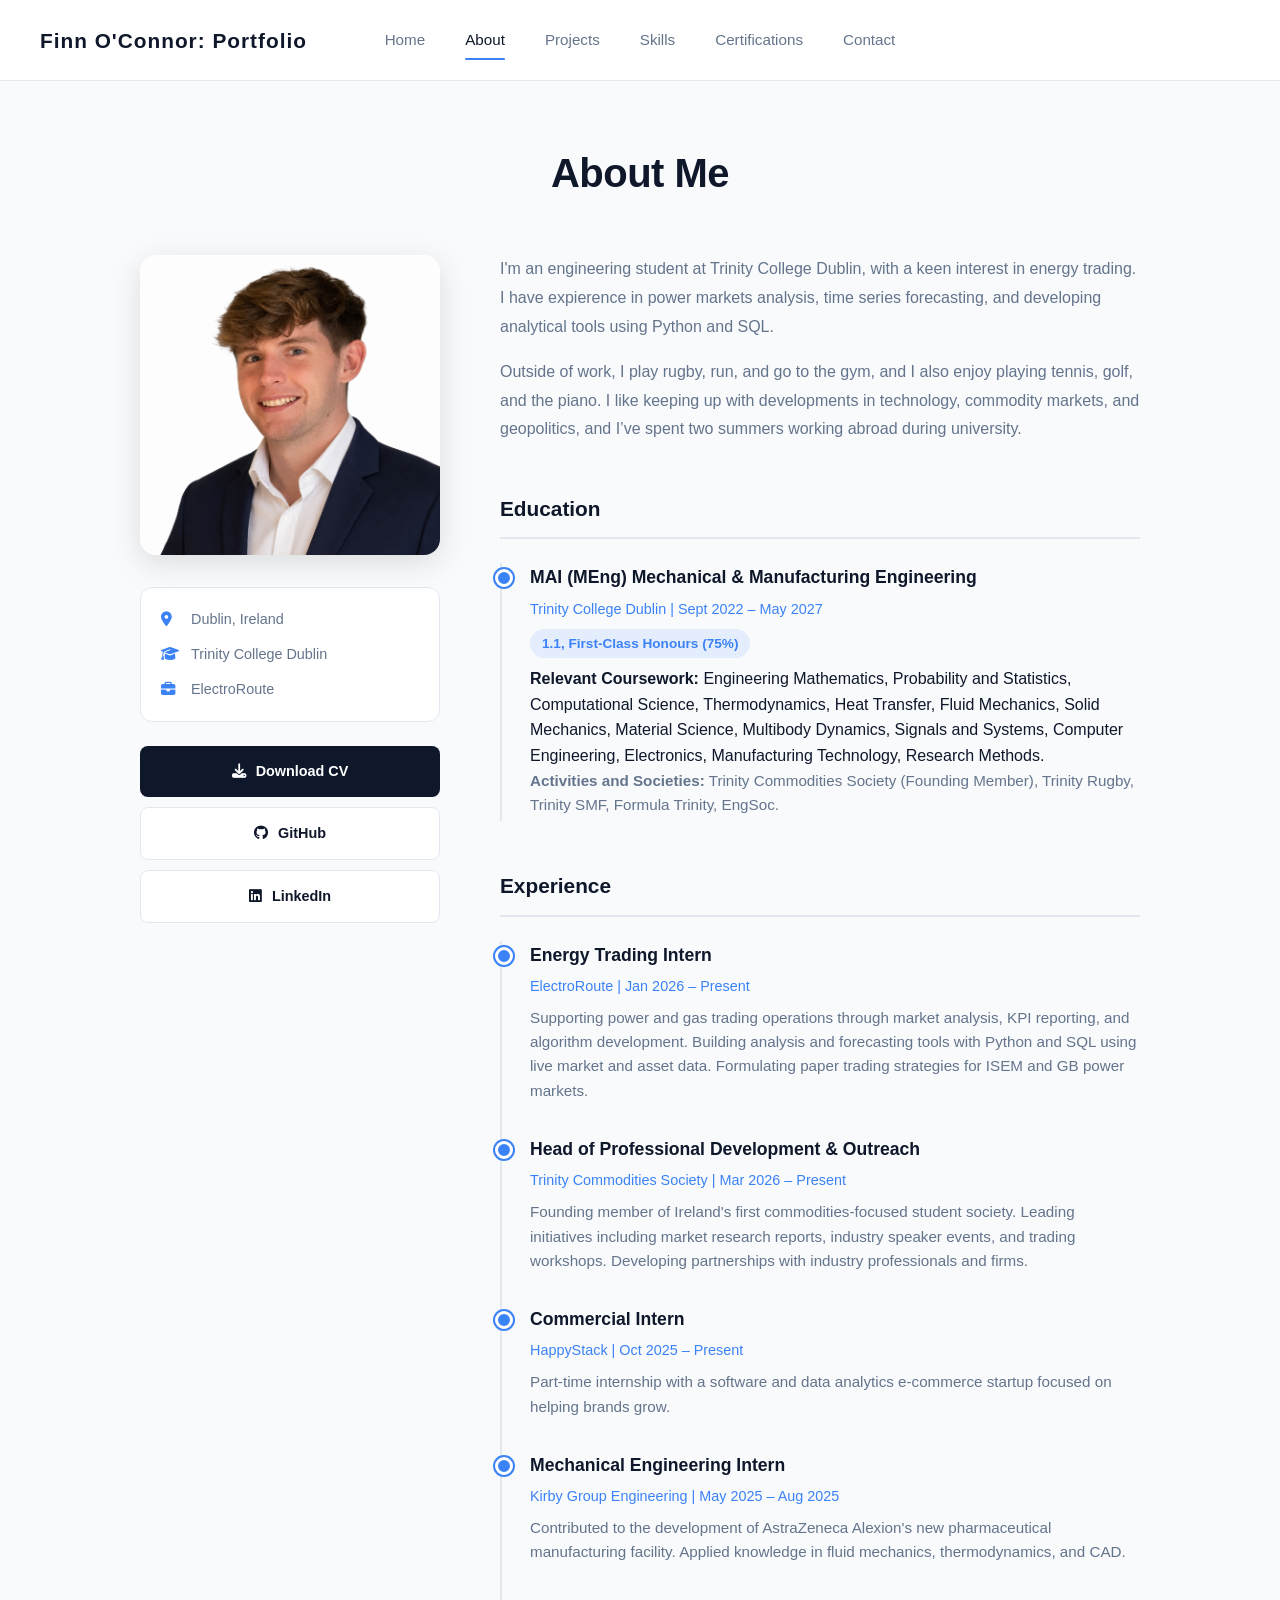
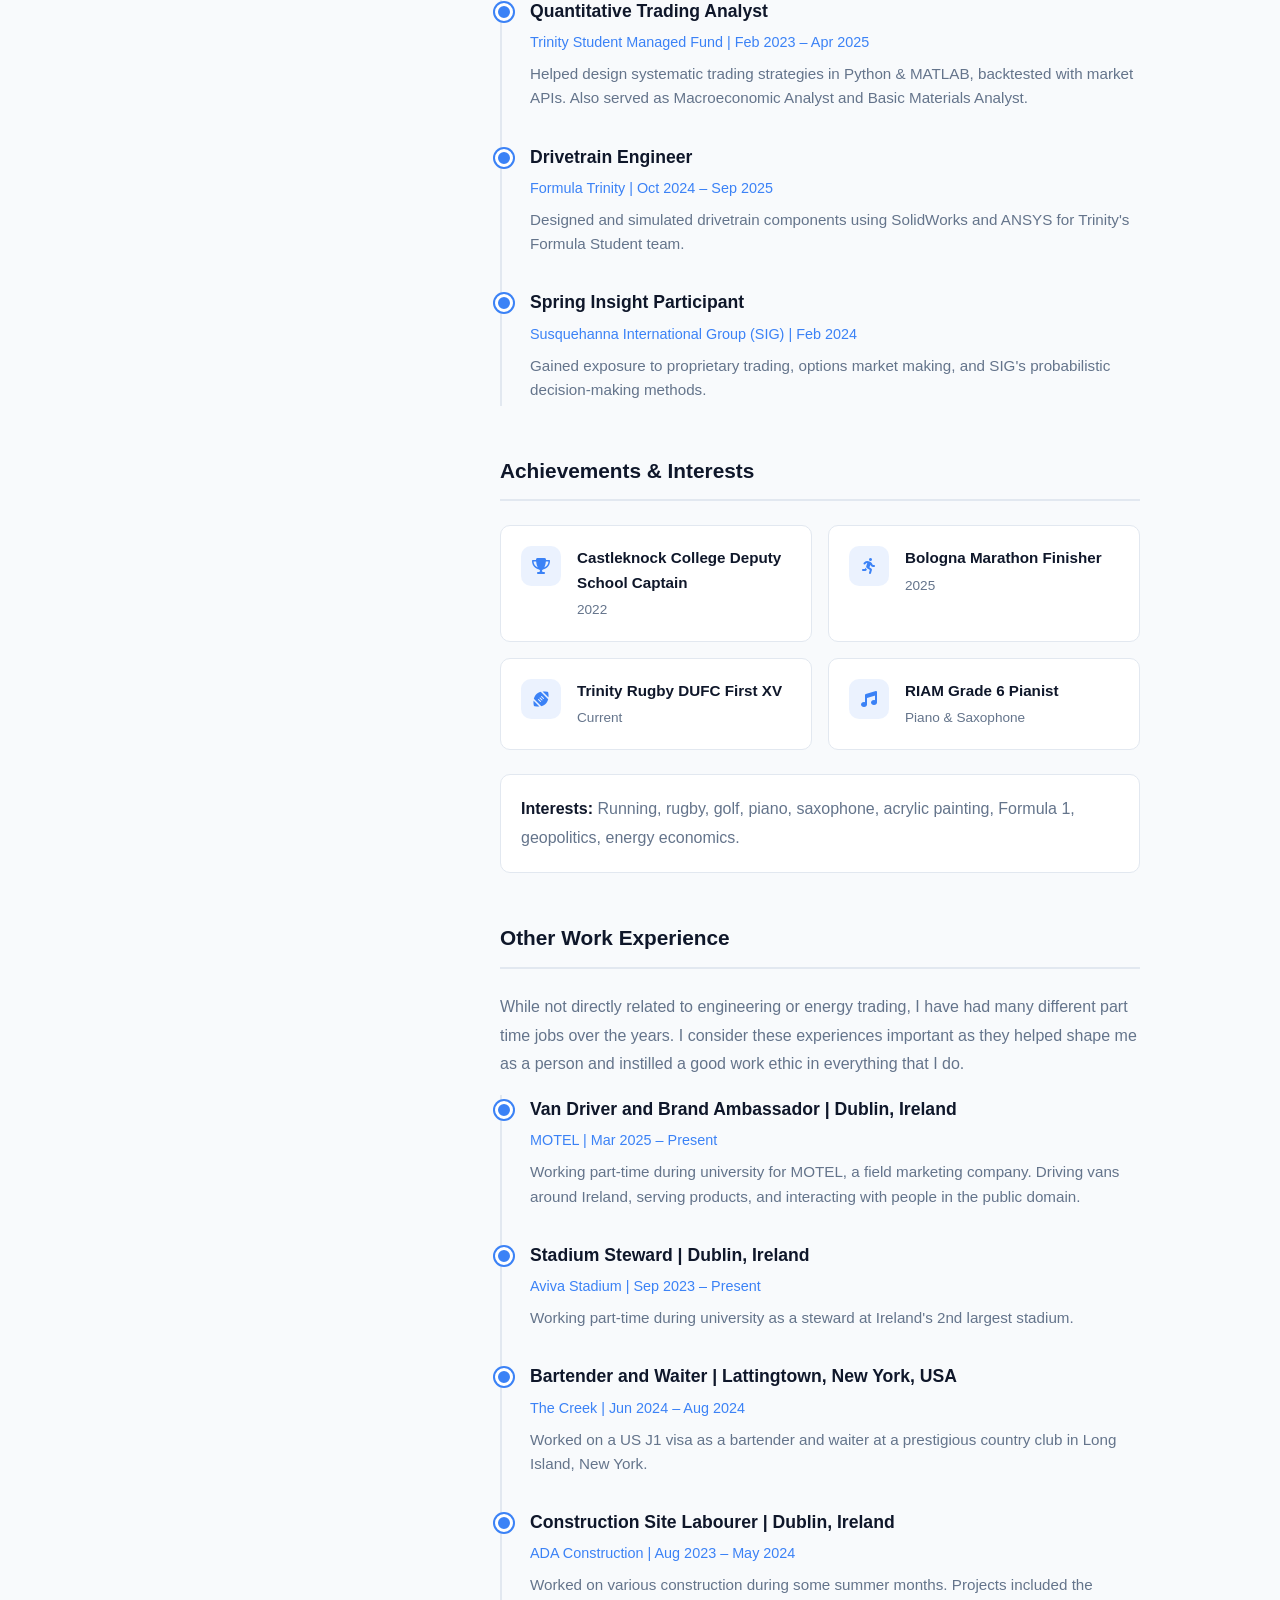
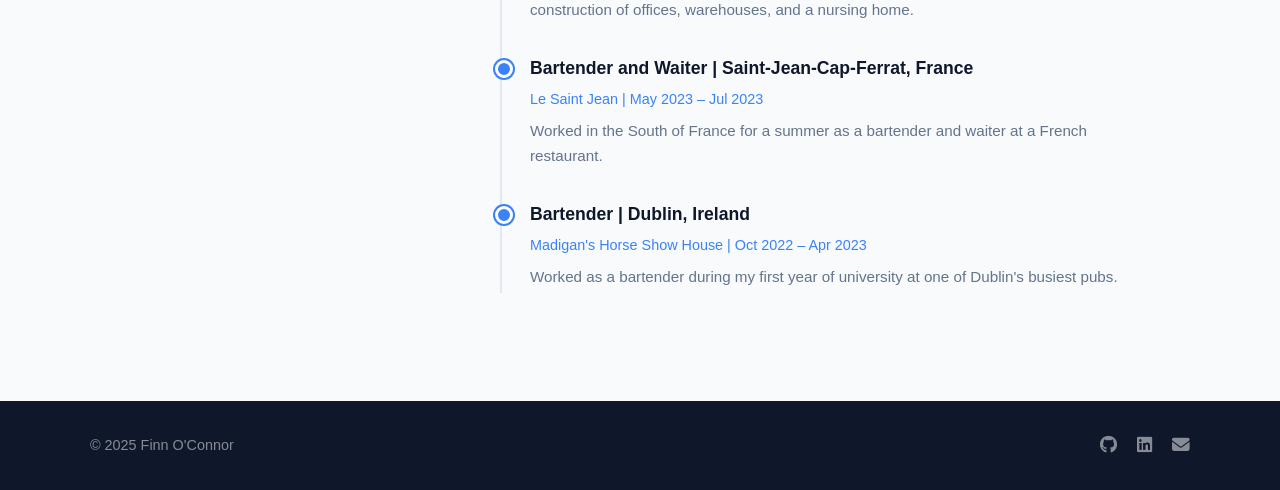
==== commit f3ed1bd9: "Update about.html" ====
--- a/about.html
+++ b/about.html
@@ -29,7 +29,7 @@
             
             <div class="about-content">
                 <div class="about-sidebar">
-                    <img src="images/me_on_mountain.jpg" alt="Finn O'Connor" class="profile-photo">
+                    <img src="images/headshot.png" alt="Finn O'Connor" class="profile-photo">
                     
                     <div class="about-quick-info">
                         <div class="quick-info-item">
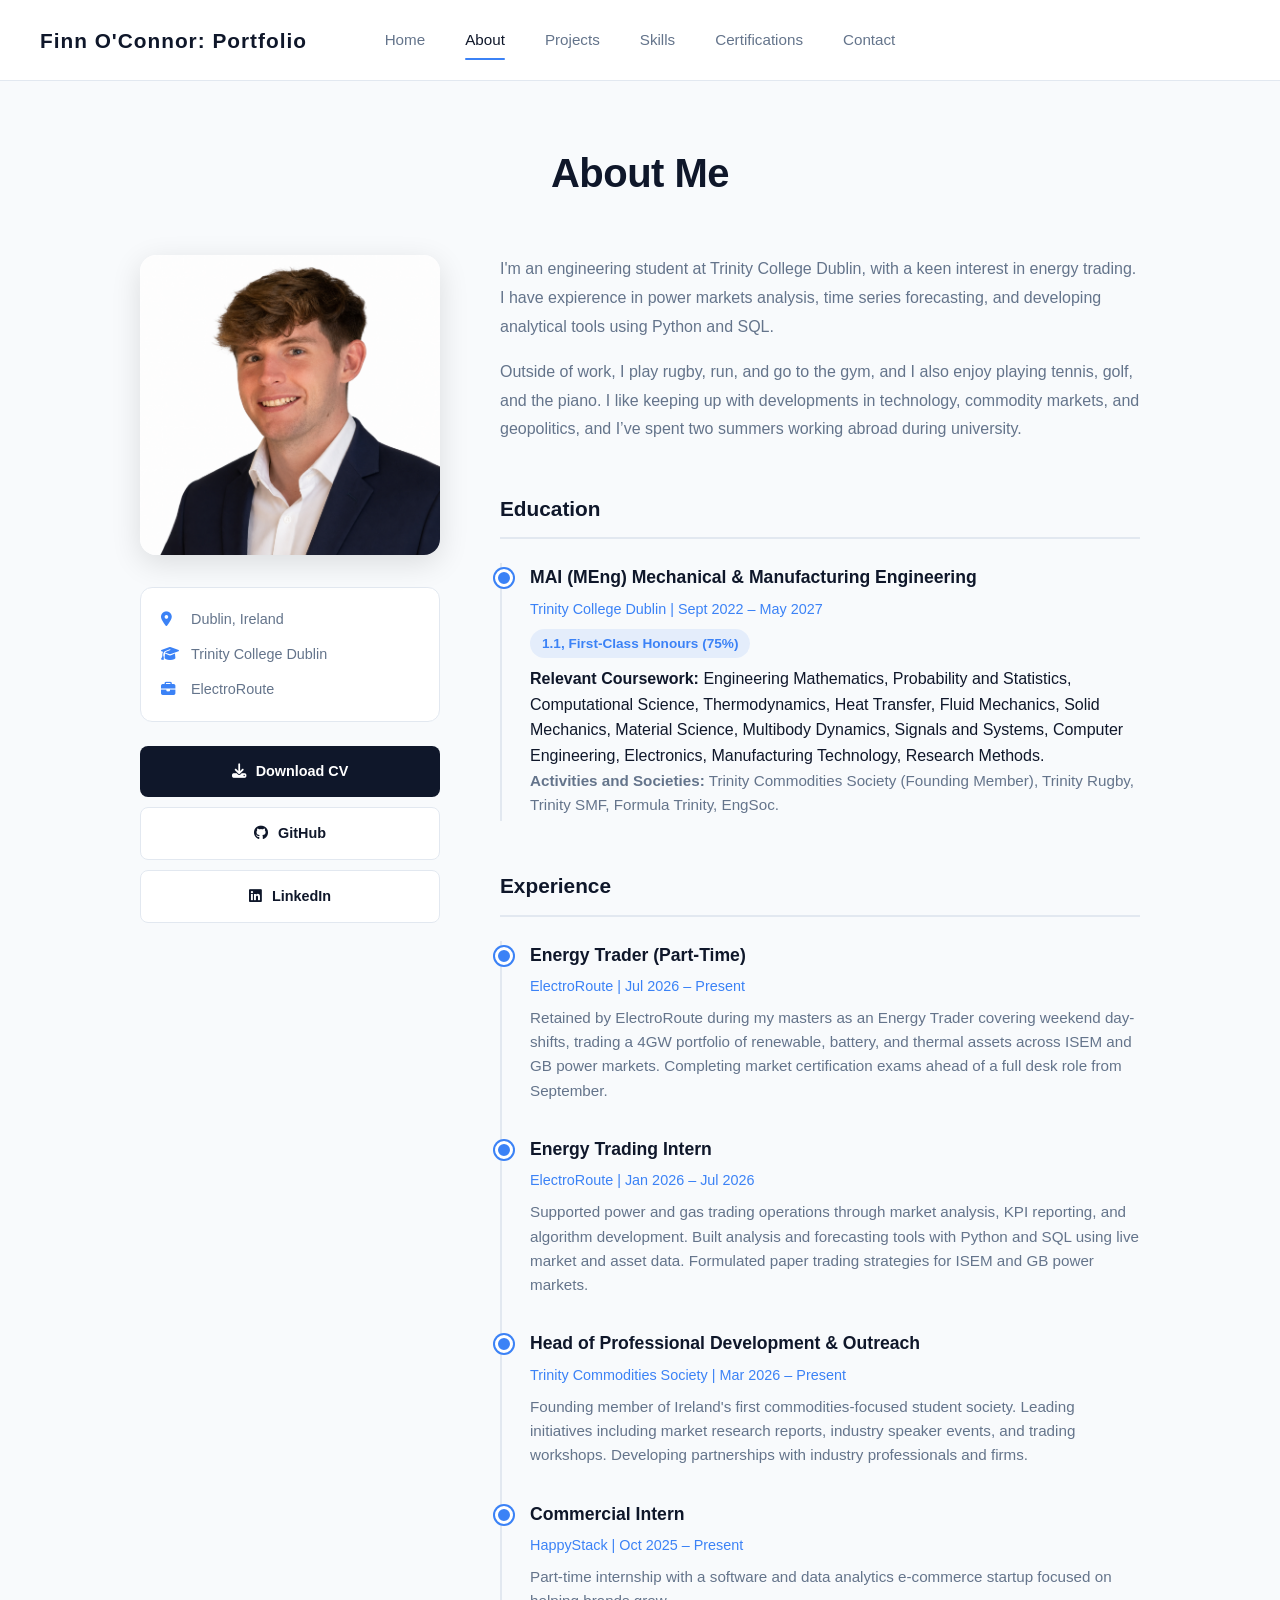
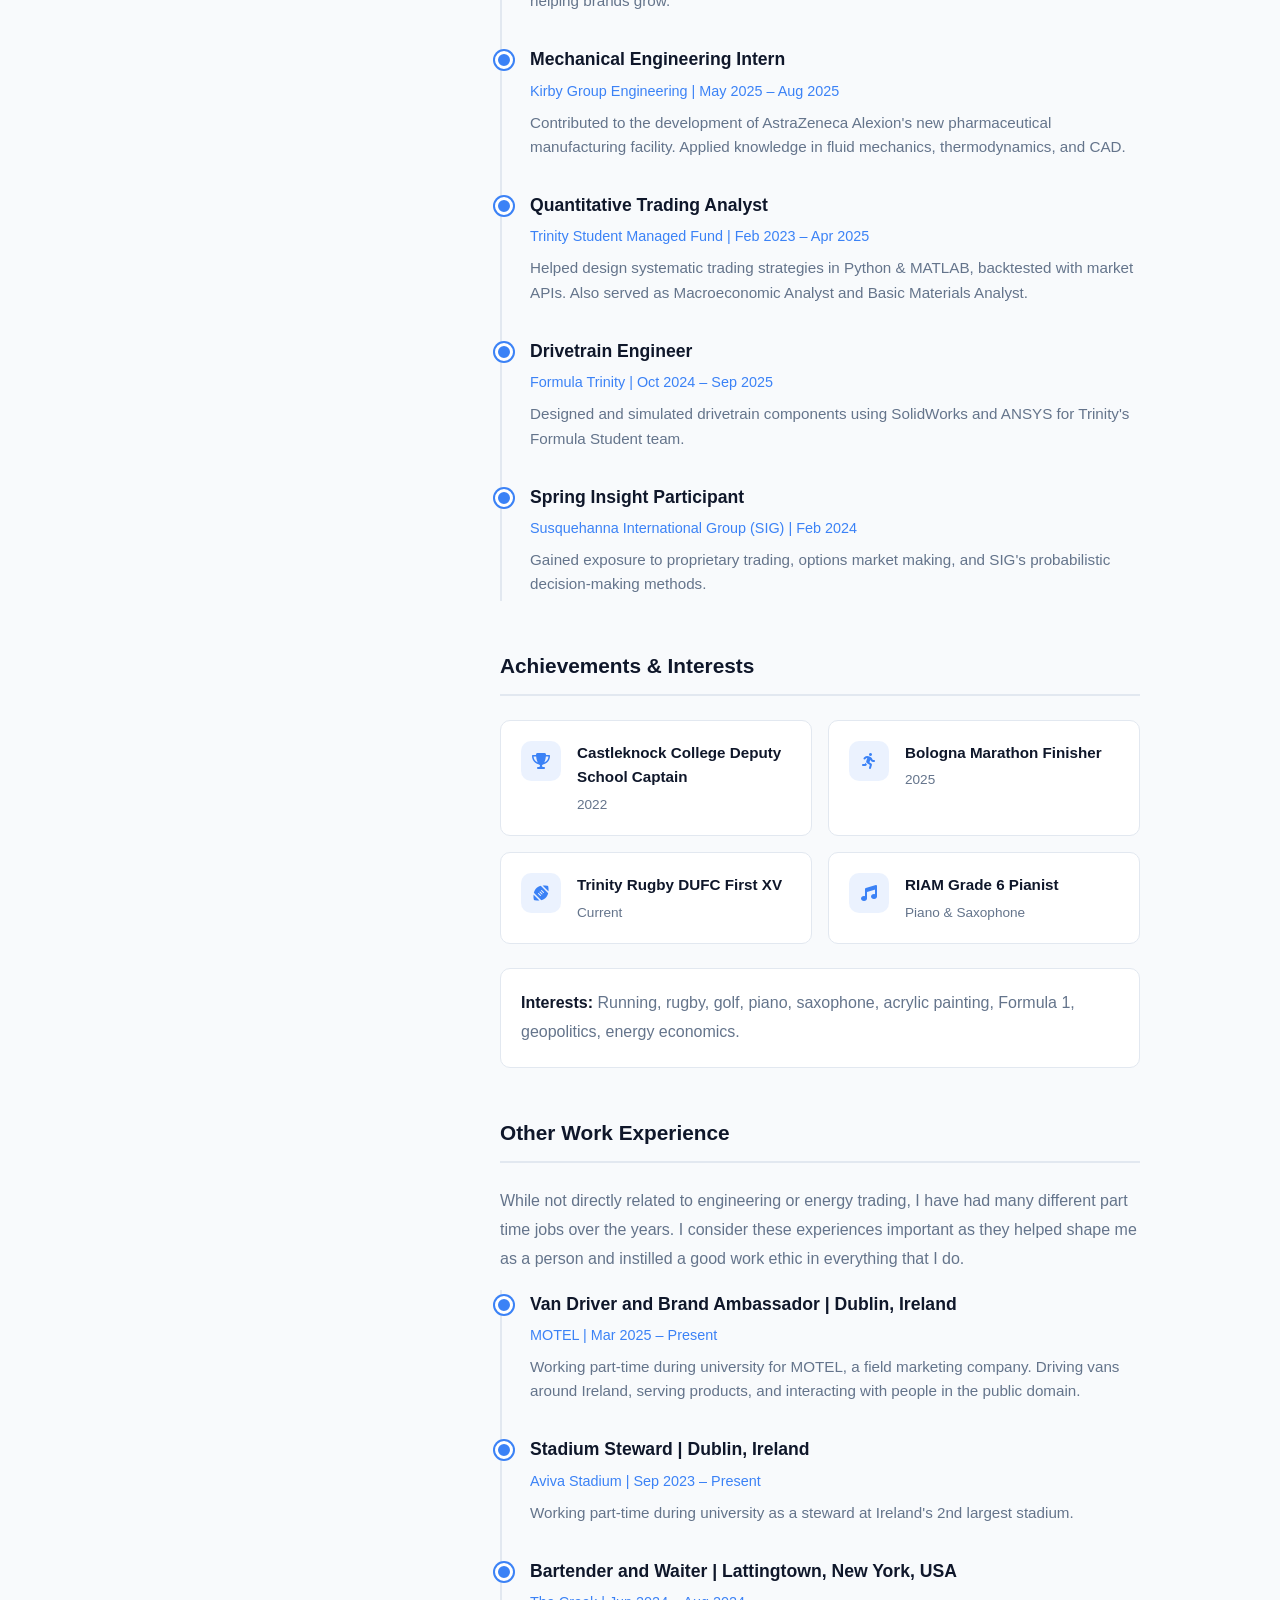
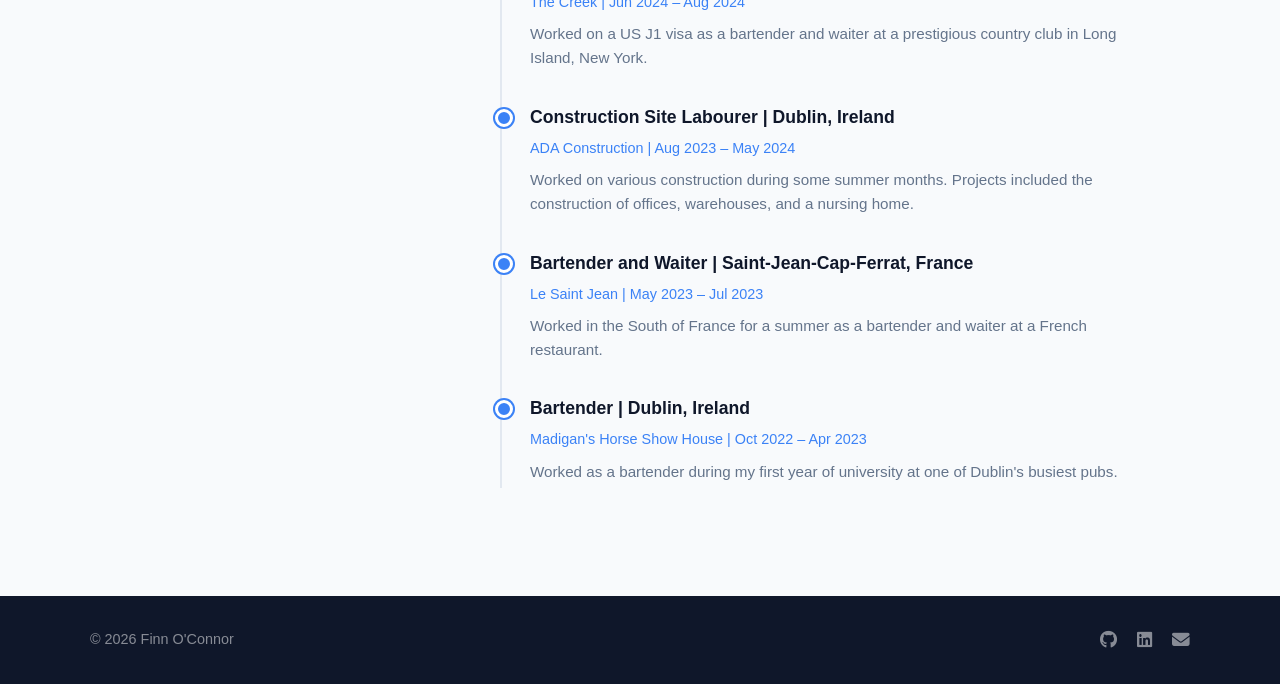
==== commit 8a63858b: "Update about.html" ====
--- a/about.html
+++ b/about.html
@@ -86,11 +86,18 @@
                     <h2>Experience</h2>
                     <div class="timeline">
                         <div class="timeline-item">
+                            <h3>Energy Trader (Part-Time)</h3>
+                            <p class="timeline-meta">ElectroRoute | Jul 2026 – Present</p>
+                            <p>Retained by ElectroRoute during my masters as an Energy Trader covering weekend day-shifts, 
+                               trading a 4GW portfolio of renewable, battery, and thermal assets across ISEM and GB power markets. 
+                               Completing market certification exams ahead of a full desk role from September.</p>
+                        </div>
+                        <div class="timeline-item">
                             <h3>Energy Trading Intern</h3>
-                            <p class="timeline-meta">ElectroRoute | Jan 2026 – Present</p>
-                            <p>Supporting power and gas trading operations through market analysis, KPI reporting, 
-                               and algorithm development. Building analysis and forecasting tools with Python and SQL 
-                               using live market and asset data. Formulating paper trading strategies for ISEM and GB power markets.</p>
+                            <p class="timeline-meta">ElectroRoute | Jan 2026 – Jul 2026</p>
+                            <p>Supported power and gas trading operations through market analysis, KPI reporting, 
+                               and algorithm development. Built analysis and forecasting tools with Python and SQL 
+                               using live market and asset data. Formulated paper trading strategies for ISEM and GB power markets.</p>
                         </div>
                         <div class="timeline-item">
                             <h3>Head of Professional Development & Outreach</h3>
@@ -207,7 +214,7 @@
 
     <footer class="inner-footer">
         <div class="footer-content">
-            <p>&copy; 2025 Finn O'Connor</p>
+            <p>&copy; 2026 Finn O'Connor</p>
             <div class="footer-links">
                 <a href="https://github.com/finn0connor" target="_blank"><i class="fab fa-github"></i></a>
                 <a href="https://linkedin.com/in/finn-oconnor" target="_blank"><i class="fab fa-linkedin"></i></a>
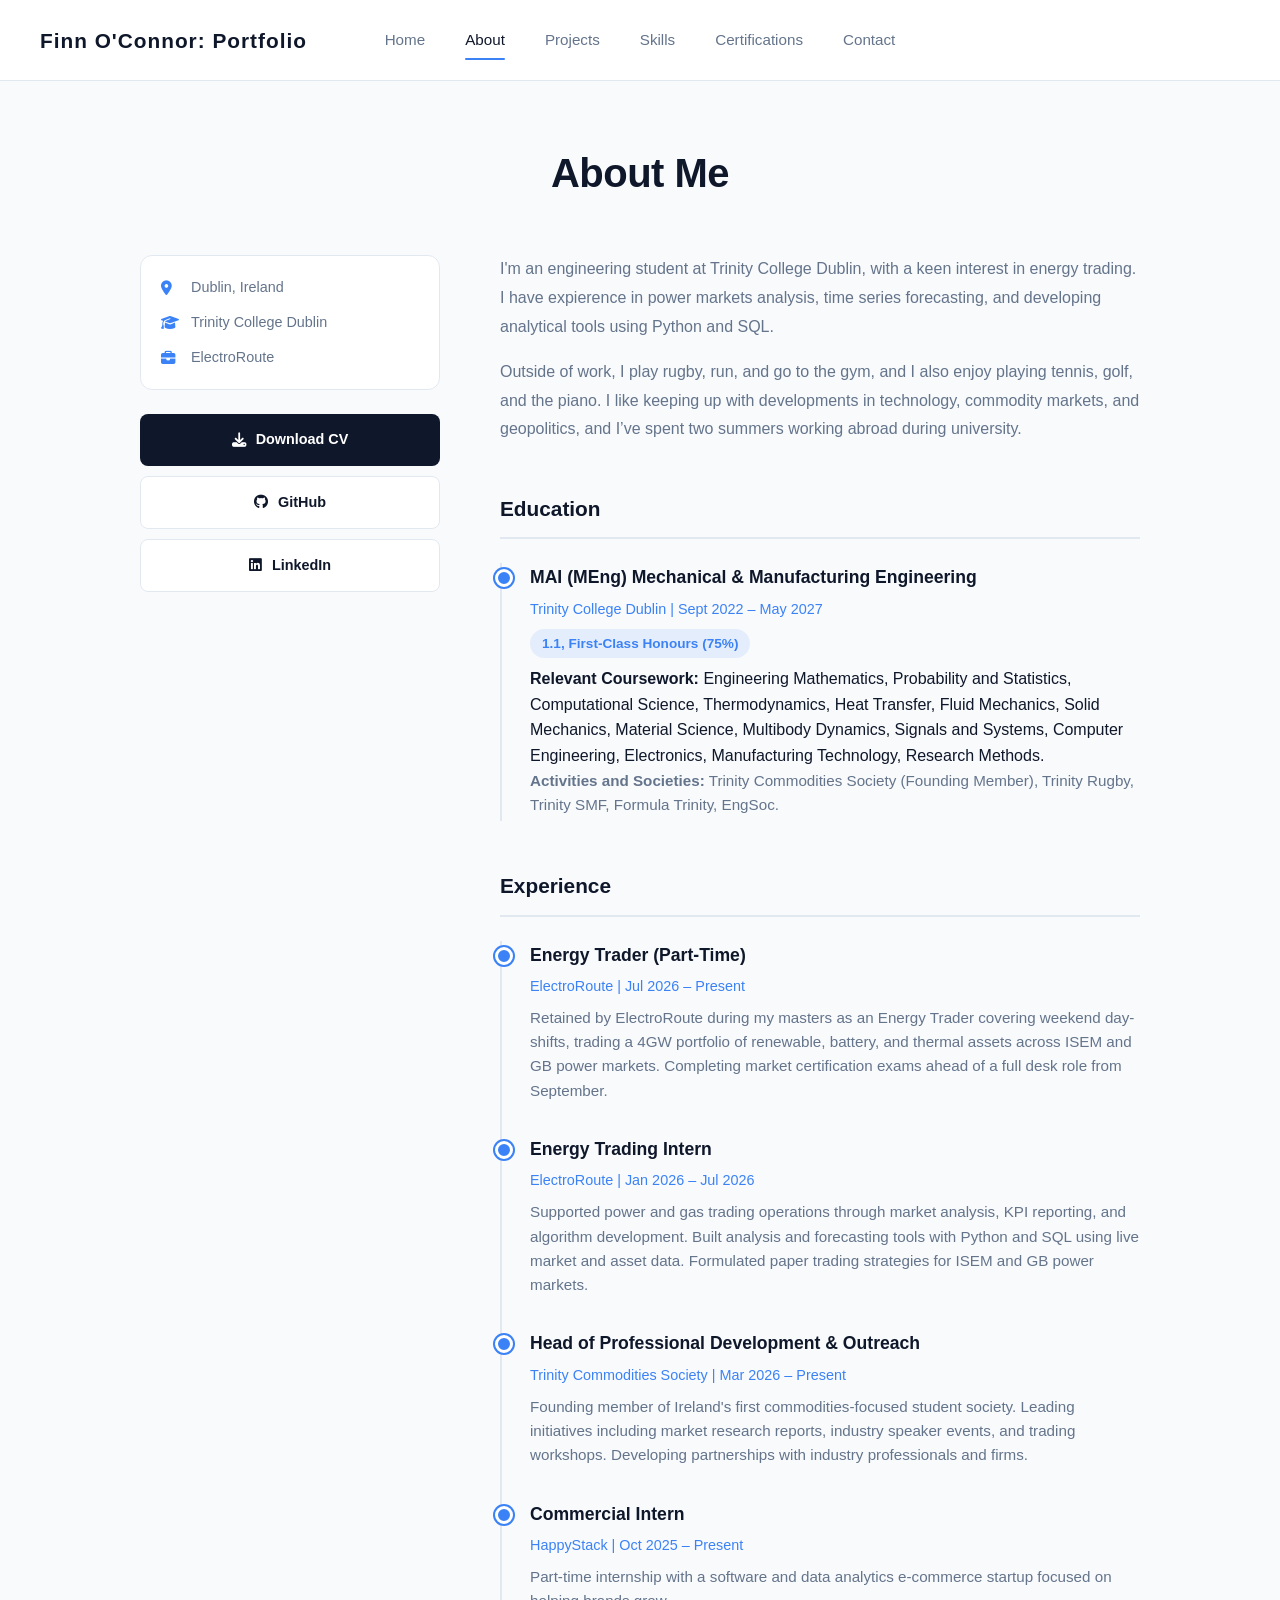
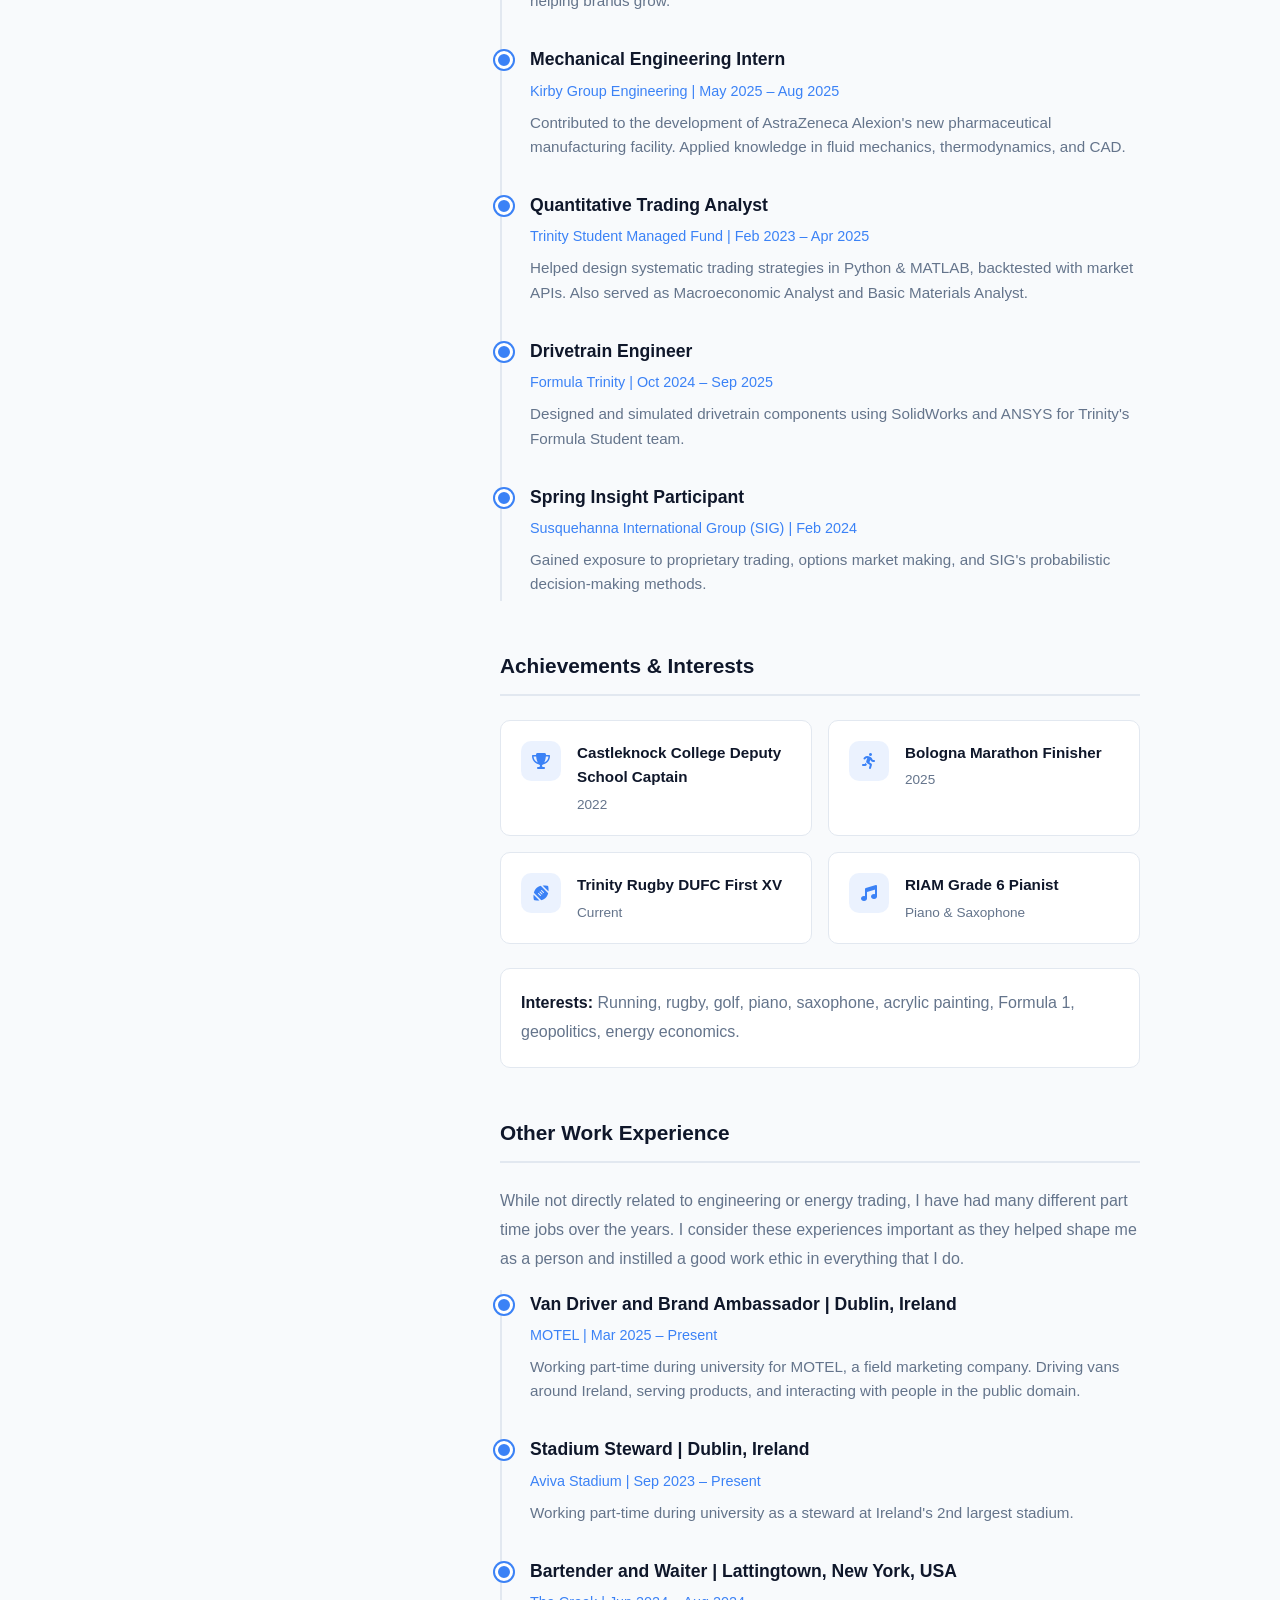
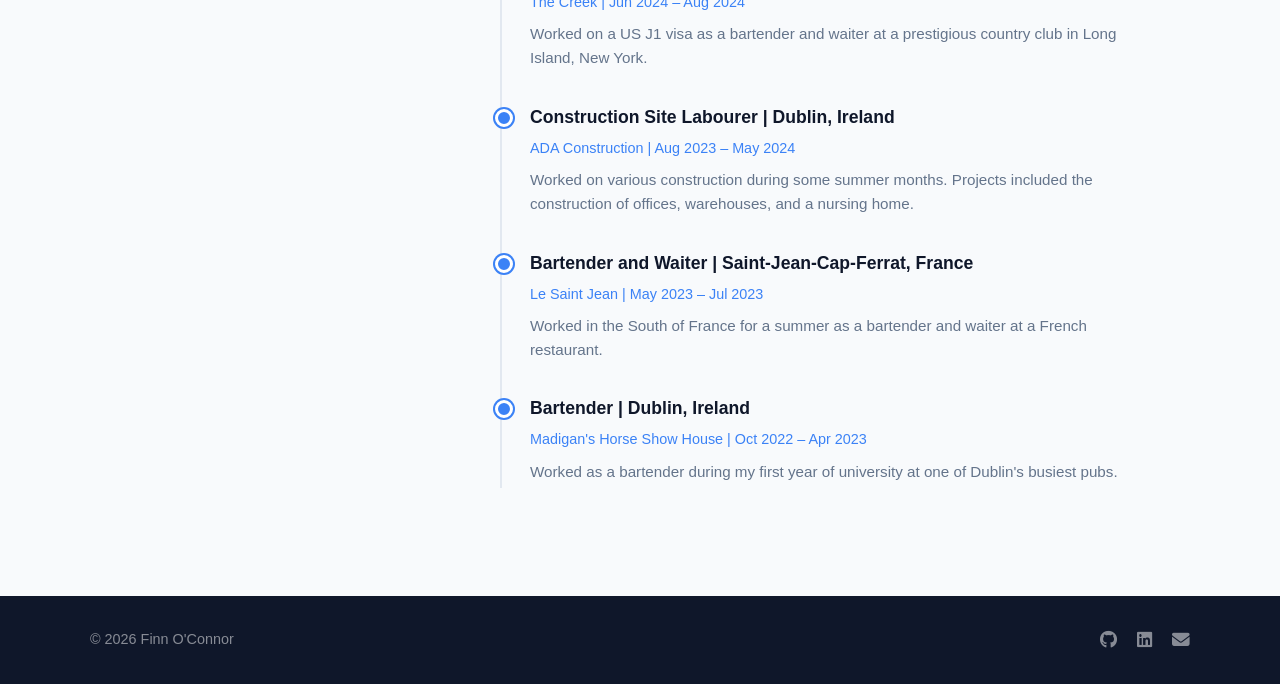
==== commit 60b385b4: "Update about.html" ====
--- a/about.html
+++ b/about.html
@@ -29,7 +29,6 @@
             
             <div class="about-content">
                 <div class="about-sidebar">
-                    <img src="images/headshot.png" alt="Finn O'Connor" class="profile-photo">
                     
                     <div class="about-quick-info">
                         <div class="quick-info-item">
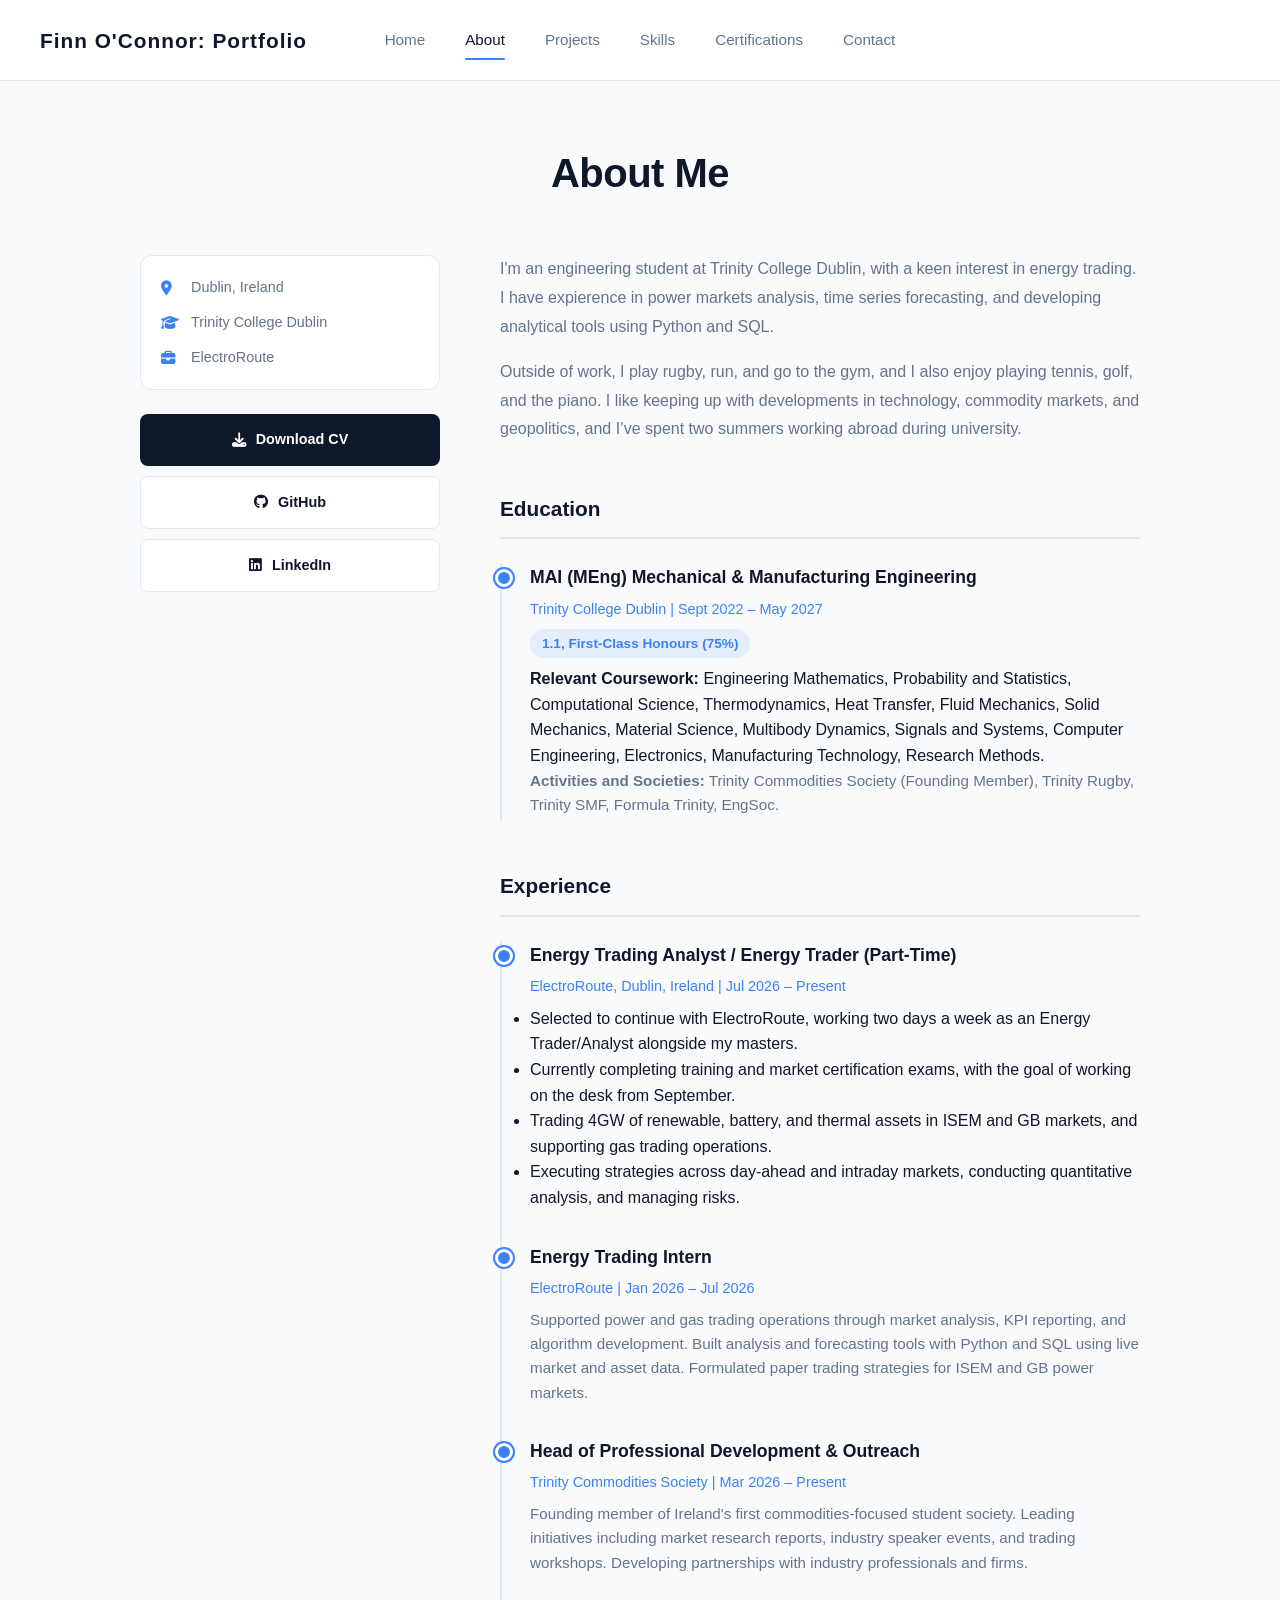
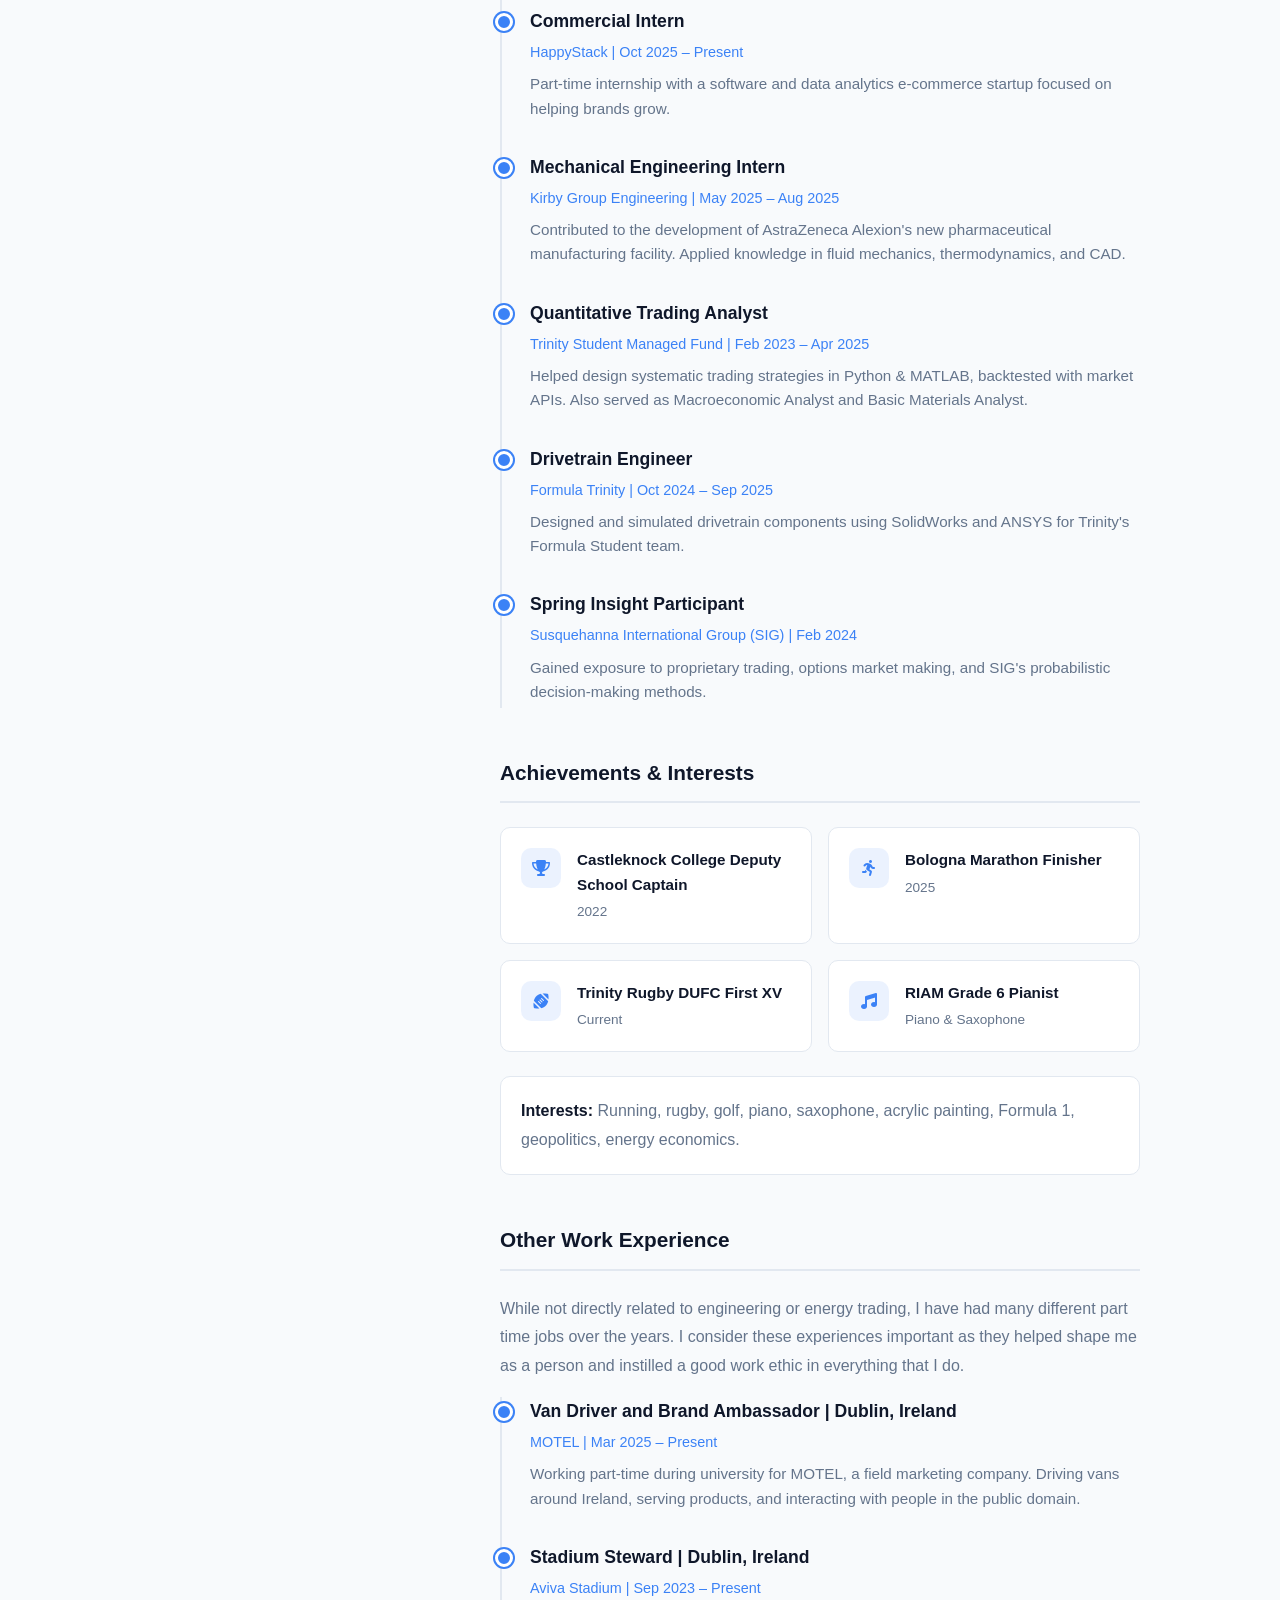
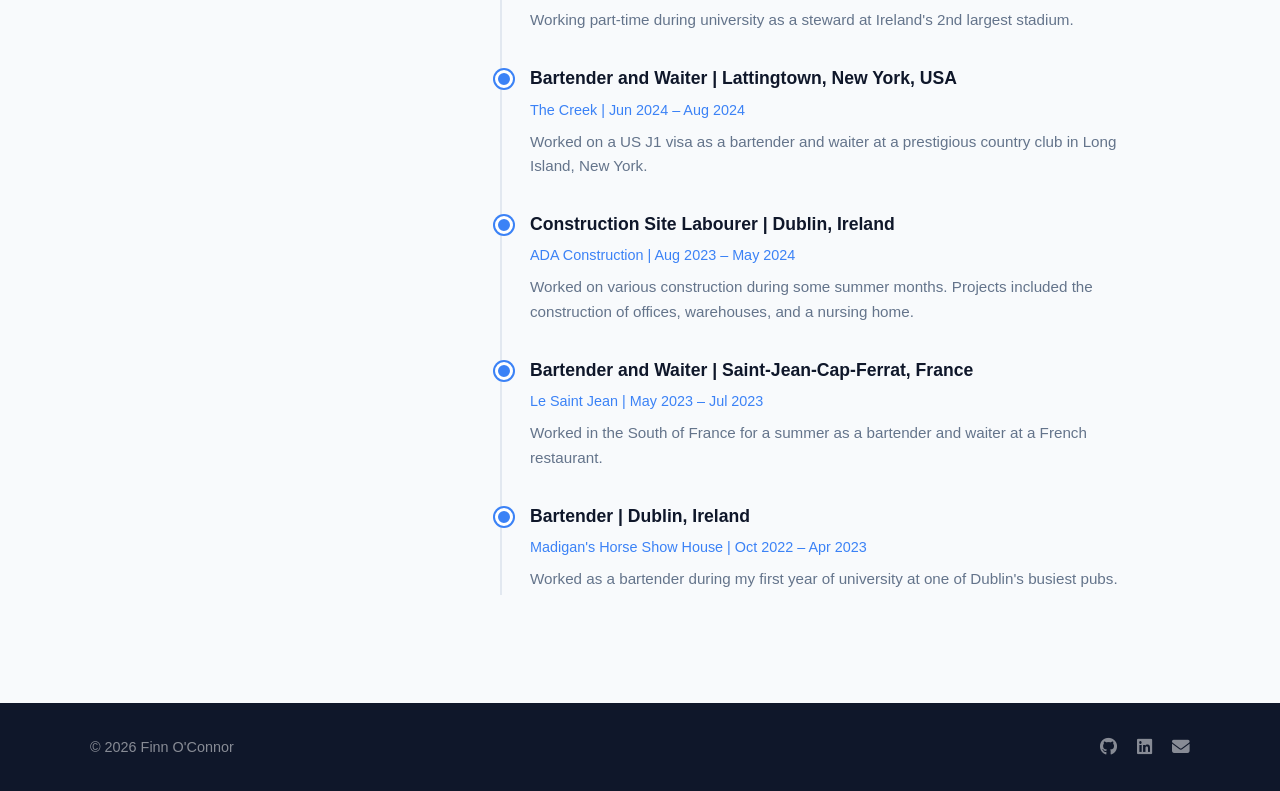
==== commit d2b1c429: "Revise Energy Trader role to Energy Trading Analyst Updated job title and description for Energy Tra" ====
--- a/about.html
+++ b/about.html
@@ -85,11 +85,14 @@
                     <h2>Experience</h2>
                     <div class="timeline">
                         <div class="timeline-item">
-                            <h3>Energy Trader (Part-Time)</h3>
-                            <p class="timeline-meta">ElectroRoute | Jul 2026 – Present</p>
-                            <p>Retained by ElectroRoute during my masters as an Energy Trader covering weekend day-shifts, 
-                               trading a 4GW portfolio of renewable, battery, and thermal assets across ISEM and GB power markets. 
-                               Completing market certification exams ahead of a full desk role from September.</p>
+                            <h3>Energy Trading Analyst / Energy Trader (Part-Time)</h3>
+                            <p class="timeline-meta">ElectroRoute, Dublin, Ireland | Jul 2026 – Present</p>
+                            <ul>
+                                <li>Selected to continue with ElectroRoute, working two days a week as an Energy Trader/Analyst alongside my masters.</li>
+                                <li>Currently completing training and market certification exams, with the goal of working on the desk from September.</li>
+                                <li>Trading 4GW of renewable, battery, and thermal assets in ISEM and GB markets, and supporting gas trading operations.</li>
+                                <li>Executing strategies across day-ahead and intraday markets, conducting quantitative analysis, and managing risks.</li>
+                            </ul>
                         </div>
                         <div class="timeline-item">
                             <h3>Energy Trading Intern</h3>
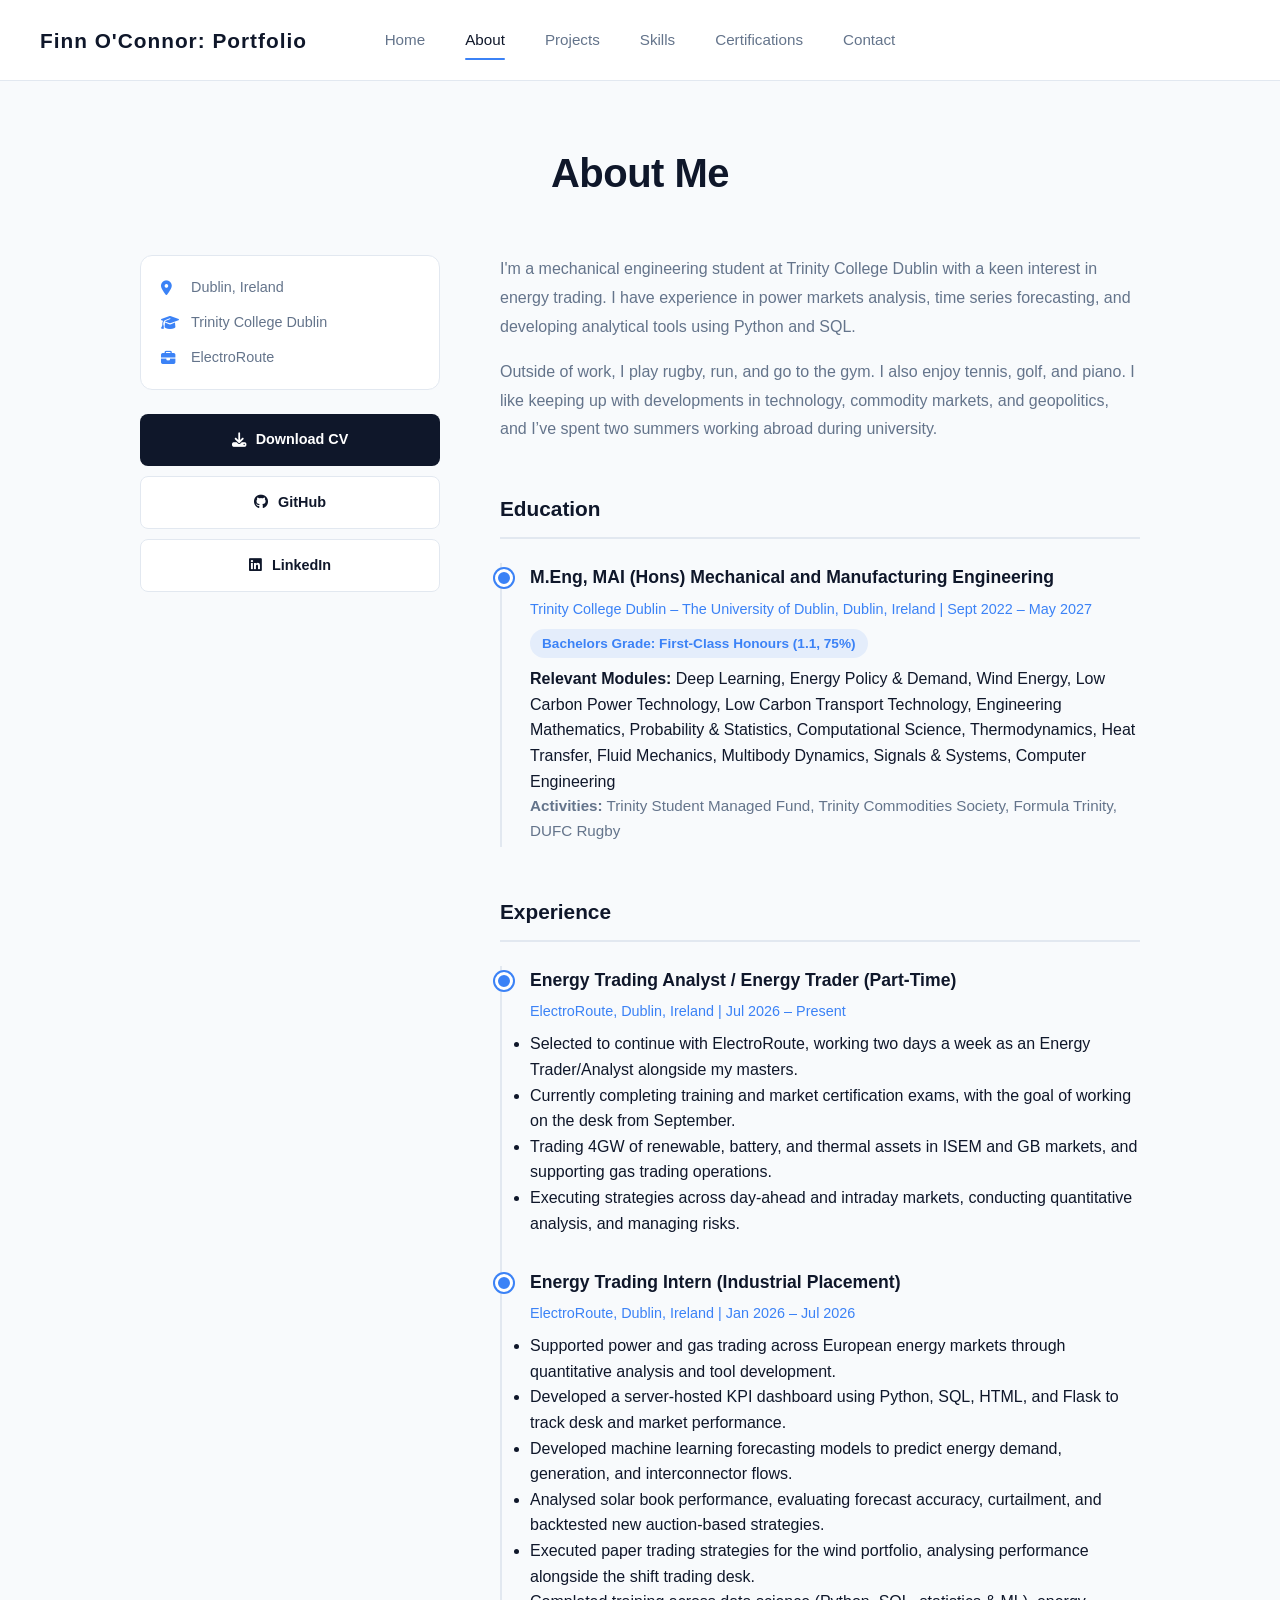
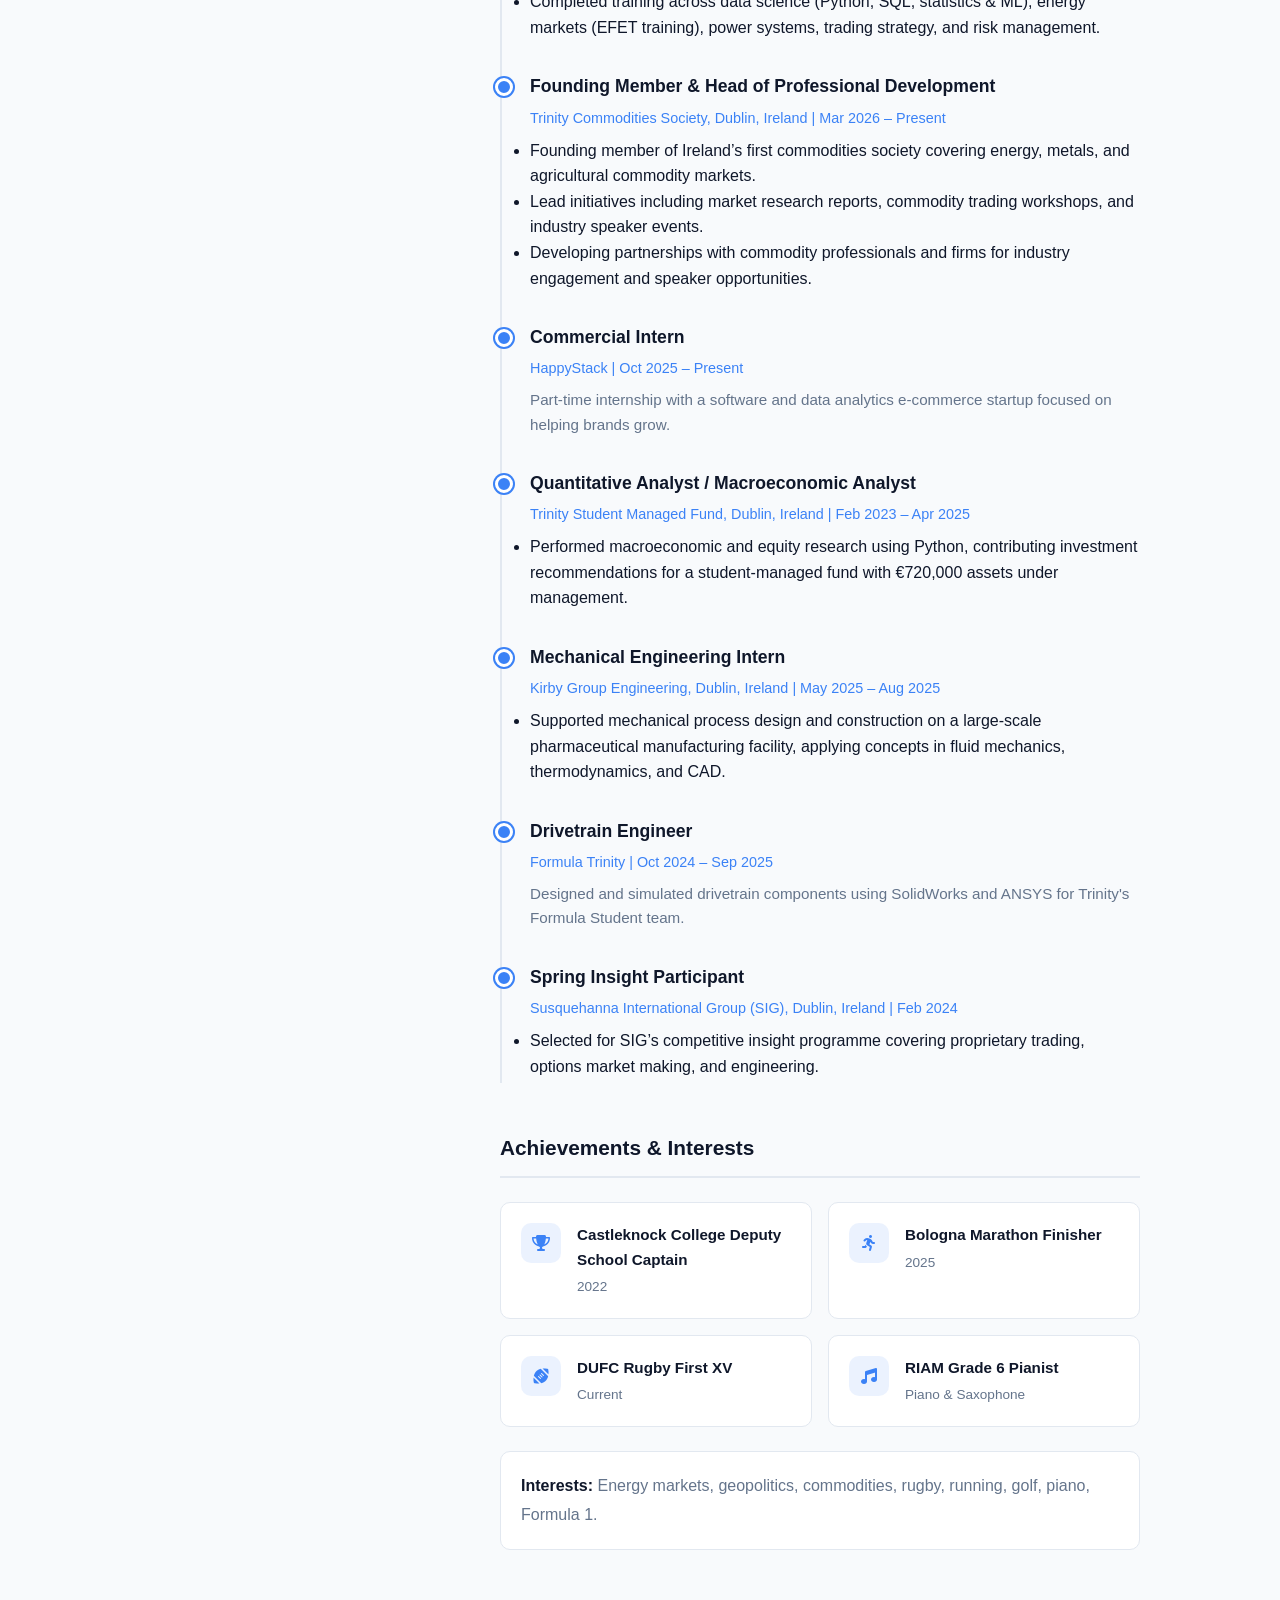
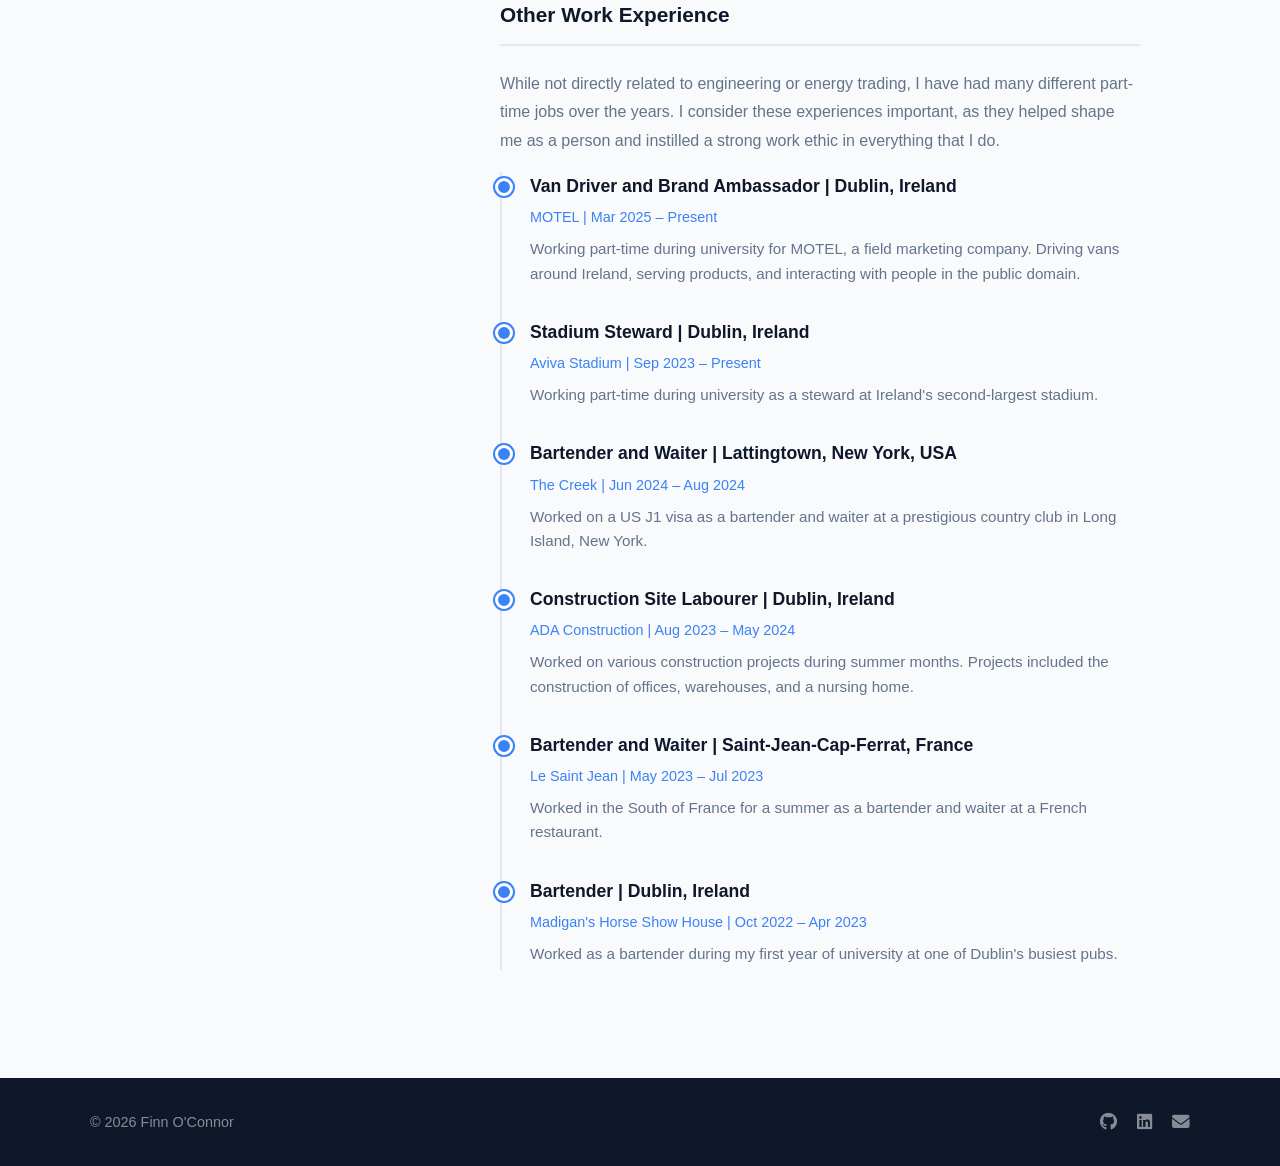
==== commit 3f6e66d4: "Update about.html" ====
--- a/about.html
+++ b/about.html
@@ -29,7 +29,6 @@
             
             <div class="about-content">
                 <div class="about-sidebar">
-                    
                     <div class="about-quick-info">
                         <div class="quick-info-item">
                             <i class="fas fa-map-marker-alt"></i>
@@ -60,25 +59,29 @@
 
                 <div class="about-text">
                     <p class="about-intro">
-                        I'm an engineering student at Trinity College Dublin, with a keen interest in energy trading.
-                        I have expierence in power markets analysis, time series forecasting, and developing analytical tools using Python and SQL.
+                        I'm a mechanical engineering student at Trinity College Dublin with a keen interest in energy trading.
+                        I have experience in power markets analysis, time series forecasting, and developing analytical tools using Python and SQL.
                     </p>
                 
                     <p>
-                        Outside of work, I play rugby, run, and go to the gym, and I also enjoy playing tennis, golf, and the piano.
+                        Outside of work, I play rugby, run, and go to the gym. I also enjoy tennis, golf, and piano.
                         I like keeping up with developments in technology, commodity markets, and geopolitics, and I’ve spent two summers working abroad during university.
                     </p>
                     
                     <h2>Education</h2>
                     <div class="timeline">
                         <div class="timeline-item">
-                            <h3>MAI (MEng) Mechanical & Manufacturing Engineering</h3>
-                            <p class="timeline-meta">Trinity College Dublin | Sept 2022 – May 2027</p>
-                            <p class="timeline-grade">1.1, First-Class Honours (75%)</p>
-                            <p><b>Relevant Coursework:</b> Engineering Mathematics, Probability and Statistics, Computational Science, 
-                                Thermodynamics, Heat Transfer, Fluid Mechanics, Solid Mechanics, Material Science, Multibody Dynamics, 
-                                Signals and Systems, Computer Engineering, Electronics, Manufacturing Technology, Research Methods.</p>
-                            <p><b>Activities and Societies:</b> Trinity Commodities Society (Founding Member), Trinity Rugby, Trinity SMF, Formula Trinity, EngSoc.</p>
+                            <h3>M.Eng, MAI (Hons) Mechanical and Manufacturing Engineering</h3>
+                            <p class="timeline-meta">Trinity College Dublin – The University of Dublin, Dublin, Ireland | Sept 2022 – May 2027</p>
+                            <p class="timeline-grade">Bachelors Grade: First-Class Honours (1.1, 75%)</p>
+                            <p>
+                                <strong>Relevant Modules:</strong> Deep Learning, Energy Policy &amp; Demand, Wind Energy, Low Carbon Power Technology,
+                                Low Carbon Transport Technology, Engineering Mathematics, Probability &amp; Statistics, Computational Science,
+                                Thermodynamics, Heat Transfer, Fluid Mechanics, Multibody Dynamics, Signals &amp; Systems, Computer Engineering
+                            </p>
+                            <p>
+                                <strong>Activities:</strong> Trinity Student Managed Fund, Trinity Commodities Society, Formula Trinity, DUFC Rugby
+                            </p>
                         </div>
                     </div>
 
@@ -94,50 +97,72 @@
                                 <li>Executing strategies across day-ahead and intraday markets, conducting quantitative analysis, and managing risks.</li>
                             </ul>
                         </div>
-                        <div class="timeline-item">
-                            <h3>Energy Trading Intern</h3>
-                            <p class="timeline-meta">ElectroRoute | Jan 2026 – Jul 2026</p>
-                            <p>Supported power and gas trading operations through market analysis, KPI reporting, 
-                               and algorithm development. Built analysis and forecasting tools with Python and SQL 
-                               using live market and asset data. Formulated paper trading strategies for ISEM and GB power markets.</p>
-                        </div>
-                        <div class="timeline-item">
-                            <h3>Head of Professional Development & Outreach</h3>
-                            <p class="timeline-meta">Trinity Commodities Society | Mar 2026 – Present</p>
-                            <p>Founding member of Ireland's first commodities-focused student society. Leading initiatives 
-                               including market research reports, industry speaker events, and trading workshops. Developing 
-                               partnerships with industry professionals and firms.</p>
-                        </div>
+
+                        <div class="timeline-item">
+                            <h3>Energy Trading Intern (Industrial Placement)</h3>
+                            <p class="timeline-meta">ElectroRoute, Dublin, Ireland | Jan 2026 – Jul 2026</p>
+                            <ul>
+                                <li>Supported power and gas trading across European energy markets through quantitative analysis and tool development.</li>
+                                <li>Developed a server-hosted KPI dashboard using Python, SQL, HTML, and Flask to track desk and market performance.</li>
+                                <li>Developed machine learning forecasting models to predict energy demand, generation, and interconnector flows.</li>
+                                <li>Analysed solar book performance, evaluating forecast accuracy, curtailment, and backtested new auction-based strategies.</li>
+                                <li>Executed paper trading strategies for the wind portfolio, analysing performance alongside the shift trading desk.</li>
+                                <li>Completed training across data science (Python, SQL, statistics &amp; ML), energy markets (EFET training), power systems, trading strategy, and risk management.</li>
+                            </ul>
+                        </div>
+
+                        <div class="timeline-item">
+                            <h3>Founding Member &amp; Head of Professional Development</h3>
+                            <p class="timeline-meta">Trinity Commodities Society, Dublin, Ireland | Mar 2026 – Present</p>
+                            <ul>
+                                <li>Founding member of Ireland’s first commodities society covering energy, metals, and agricultural commodity markets.</li>
+                                <li>Lead initiatives including market research reports, commodity trading workshops, and industry speaker events.</li>
+                                <li>Developing partnerships with commodity professionals and firms for industry engagement and speaker opportunities.</li>
+                            </ul>
+                        </div>
+
                         <div class="timeline-item">
                             <h3>Commercial Intern</h3>
                             <p class="timeline-meta">HappyStack | Oct 2025 – Present</p>
-                            <p>Part-time internship with a software and data analytics e-commerce startup focused on helping brands grow.</p>
-                        </div>
+                            <p>
+                                Part-time internship with a software and data analytics e-commerce startup focused on helping brands grow.
+                            </p>
+                        </div>
+
+                        <div class="timeline-item">
+                            <h3>Quantitative Analyst / Macroeconomic Analyst</h3>
+                            <p class="timeline-meta">Trinity Student Managed Fund, Dublin, Ireland | Feb 2023 – Apr 2025</p>
+                            <ul>
+                                <li>Performed macroeconomic and equity research using Python, contributing investment recommendations for a student-managed fund with €720,000 assets under management.</li>
+                            </ul>
+                        </div>
+
                         <div class="timeline-item">
                             <h3>Mechanical Engineering Intern</h3>
-                            <p class="timeline-meta">Kirby Group Engineering | May 2025 – Aug 2025</p>
-                            <p>Contributed to the development of AstraZeneca Alexion's new pharmaceutical manufacturing facility. 
-                               Applied knowledge in fluid mechanics, thermodynamics, and CAD.</p>
-                        </div>
-                        <div class="timeline-item">
-                            <h3>Quantitative Trading Analyst</h3>
-                            <p class="timeline-meta">Trinity Student Managed Fund | Feb 2023 – Apr 2025</p>
-                            <p>Helped design systematic trading strategies in Python & MATLAB, backtested with market APIs. 
-                               Also served as Macroeconomic Analyst and Basic Materials Analyst.</p>
-                        </div>
+                            <p class="timeline-meta">Kirby Group Engineering, Dublin, Ireland | May 2025 – Aug 2025</p>
+                            <ul>
+                                <li>Supported mechanical process design and construction on a large-scale pharmaceutical manufacturing facility, applying concepts in fluid mechanics, thermodynamics, and CAD.</li>
+                            </ul>
+                        </div>
+
                         <div class="timeline-item">
                             <h3>Drivetrain Engineer</h3>
                             <p class="timeline-meta">Formula Trinity | Oct 2024 – Sep 2025</p>
-                            <p>Designed and simulated drivetrain components using SolidWorks and ANSYS for Trinity's Formula Student team.</p>
-                        </div>
+                            <p>
+                                Designed and simulated drivetrain components using SolidWorks and ANSYS for Trinity's Formula Student team.
+                            </p>
+                        </div>
+
                         <div class="timeline-item">
                             <h3>Spring Insight Participant</h3>
-                            <p class="timeline-meta">Susquehanna International Group (SIG) | Feb 2024</p>
-                            <p>Gained exposure to proprietary trading, options market making, and SIG's probabilistic decision-making methods.</p>
-                        </div>
-                    </div>
-
-                    <h2>Achievements & Interests</h2>
+                            <p class="timeline-meta">Susquehanna International Group (SIG), Dublin, Ireland | Feb 2024</p>
+                            <ul>
+                                <li>Selected for SIG’s competitive insight programme covering proprietary trading, options market making, and engineering.</li>
+                            </ul>
+                        </div>
+                    </div>
+
+                    <h2>Achievements &amp; Interests</h2>
                     <div class="achievements-grid">
                         <div class="achievement-item">
                             <i class="fas fa-trophy"></i>
@@ -156,7 +181,7 @@
                         <div class="achievement-item">
                             <i class="fas fa-football-ball"></i>
                             <div>
-                                <h4>Trinity Rugby DUFC First XV</h4>
+                                <h4>DUFC Rugby First XV</h4>
                                 <p>Current</p>
                             </div>
                         </div>
@@ -164,49 +189,63 @@
                             <i class="fas fa-music"></i>
                             <div>
                                 <h4>RIAM Grade 6 Pianist</h4>
-                                <p>Piano & Saxophone</p>
+                                <p>Piano &amp; Saxophone</p>
                             </div>
                         </div>
                     </div>
 
                     <p class="interests-text">
-                        <strong>Interests:</strong> Running, rugby, golf, piano, saxophone, acrylic painting, Formula 1, geopolitics, energy economics.
+                        <strong>Interests:</strong> Energy markets, geopolitics, commodities, rugby, running, golf, piano, Formula 1.
                     </p>
                     
                     <h2>Other Work Experience</h2>
-                    <p>While not directly related to engineering or energy trading, I have had many different part time jobs over the years.
-                    I consider these experiences important as they helped shape me as a person and instilled a good work ethic in everything that I do.</p>
+                    <p>
+                        While not directly related to engineering or energy trading, I have had many different part-time jobs over the years.
+                        I consider these experiences important, as they helped shape me as a person and instilled a strong work ethic in everything that I do.
+                    </p>
                     <div class="timeline">
                         <div class="timeline-item">
                             <h3>Van Driver and Brand Ambassador | Dublin, Ireland</h3>
                             <p class="timeline-meta">MOTEL | Mar 2025 – Present</p>
-                            <p>Working part-time during university for MOTEL, a field marketing company.
-                            Driving vans around Ireland, serving products, and interacting with people in the public domain.</p>
+                            <p>
+                                Working part-time during university for MOTEL, a field marketing company.
+                                Driving vans around Ireland, serving products, and interacting with people in the public domain.
+                            </p>
                         </div>
                         <div class="timeline-item">
                             <h3>Stadium Steward | Dublin, Ireland</h3>
                             <p class="timeline-meta">Aviva Stadium | Sep 2023 – Present</p>
-                            <p>Working part-time during university as a steward at Ireland's 2nd largest stadium.</p>
+                            <p>
+                                Working part-time during university as a steward at Ireland's second-largest stadium.
+                            </p>
                         </div>
                         <div class="timeline-item">
                             <h3>Bartender and Waiter | Lattingtown, New York, USA</h3>
                             <p class="timeline-meta">The Creek | Jun 2024 – Aug 2024</p>
-                            <p>Worked on a US J1 visa as a bartender and waiter at a prestigious country club in Long Island, New York.</p>
+                            <p>
+                                Worked on a US J1 visa as a bartender and waiter at a prestigious country club in Long Island, New York.
+                            </p>
                         </div>
                         <div class="timeline-item">
                             <h3>Construction Site Labourer | Dublin, Ireland</h3>
                             <p class="timeline-meta">ADA Construction | Aug 2023 – May 2024</p>
-                            <p>Worked on various construction during some summer months. Projects included the construction of offices, warehouses, and a nursing home.</p>
+                            <p>
+                                Worked on various construction projects during summer months. Projects included the construction of offices, warehouses, and a nursing home.
+                            </p>
                         </div>
                         <div class="timeline-item">
                             <h3>Bartender and Waiter | Saint-Jean-Cap-Ferrat, France</h3>
                             <p class="timeline-meta">Le Saint Jean | May 2023 – Jul 2023</p>
-                            <p>Worked in the South of France for a summer as a bartender and waiter at a French restaurant.</p>
+                            <p>
+                                Worked in the South of France for a summer as a bartender and waiter at a French restaurant.
+                            </p>
                         </div>
                         <div class="timeline-item">
                             <h3>Bartender | Dublin, Ireland</h3>
                             <p class="timeline-meta">Madigan's Horse Show House | Oct 2022 – Apr 2023</p>
-                            <p>Worked as a bartender during my first year of university at one of Dublin's busiest pubs.</p>
+                            <p>
+                                Worked as a bartender during my first year of university at one of Dublin's busiest pubs.
+                            </p>
                         </div>
                     </div>
                 </div>
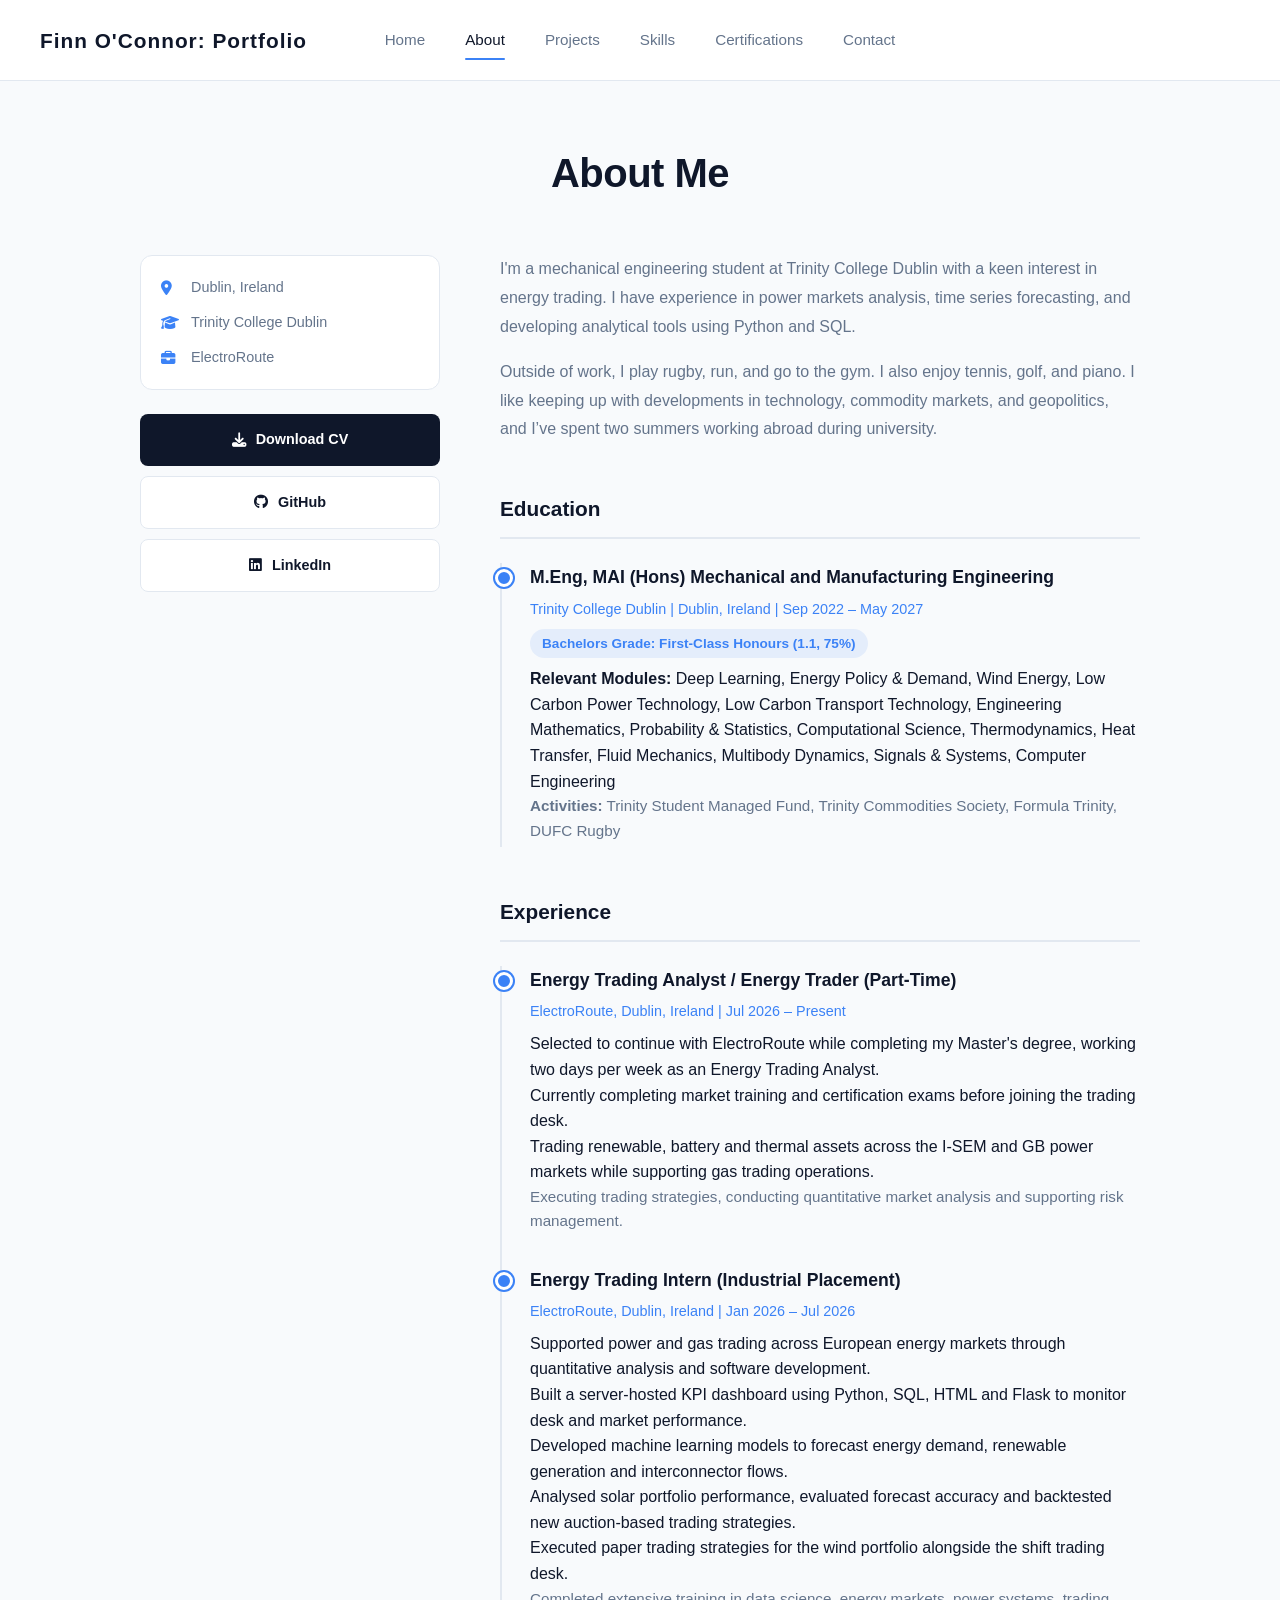
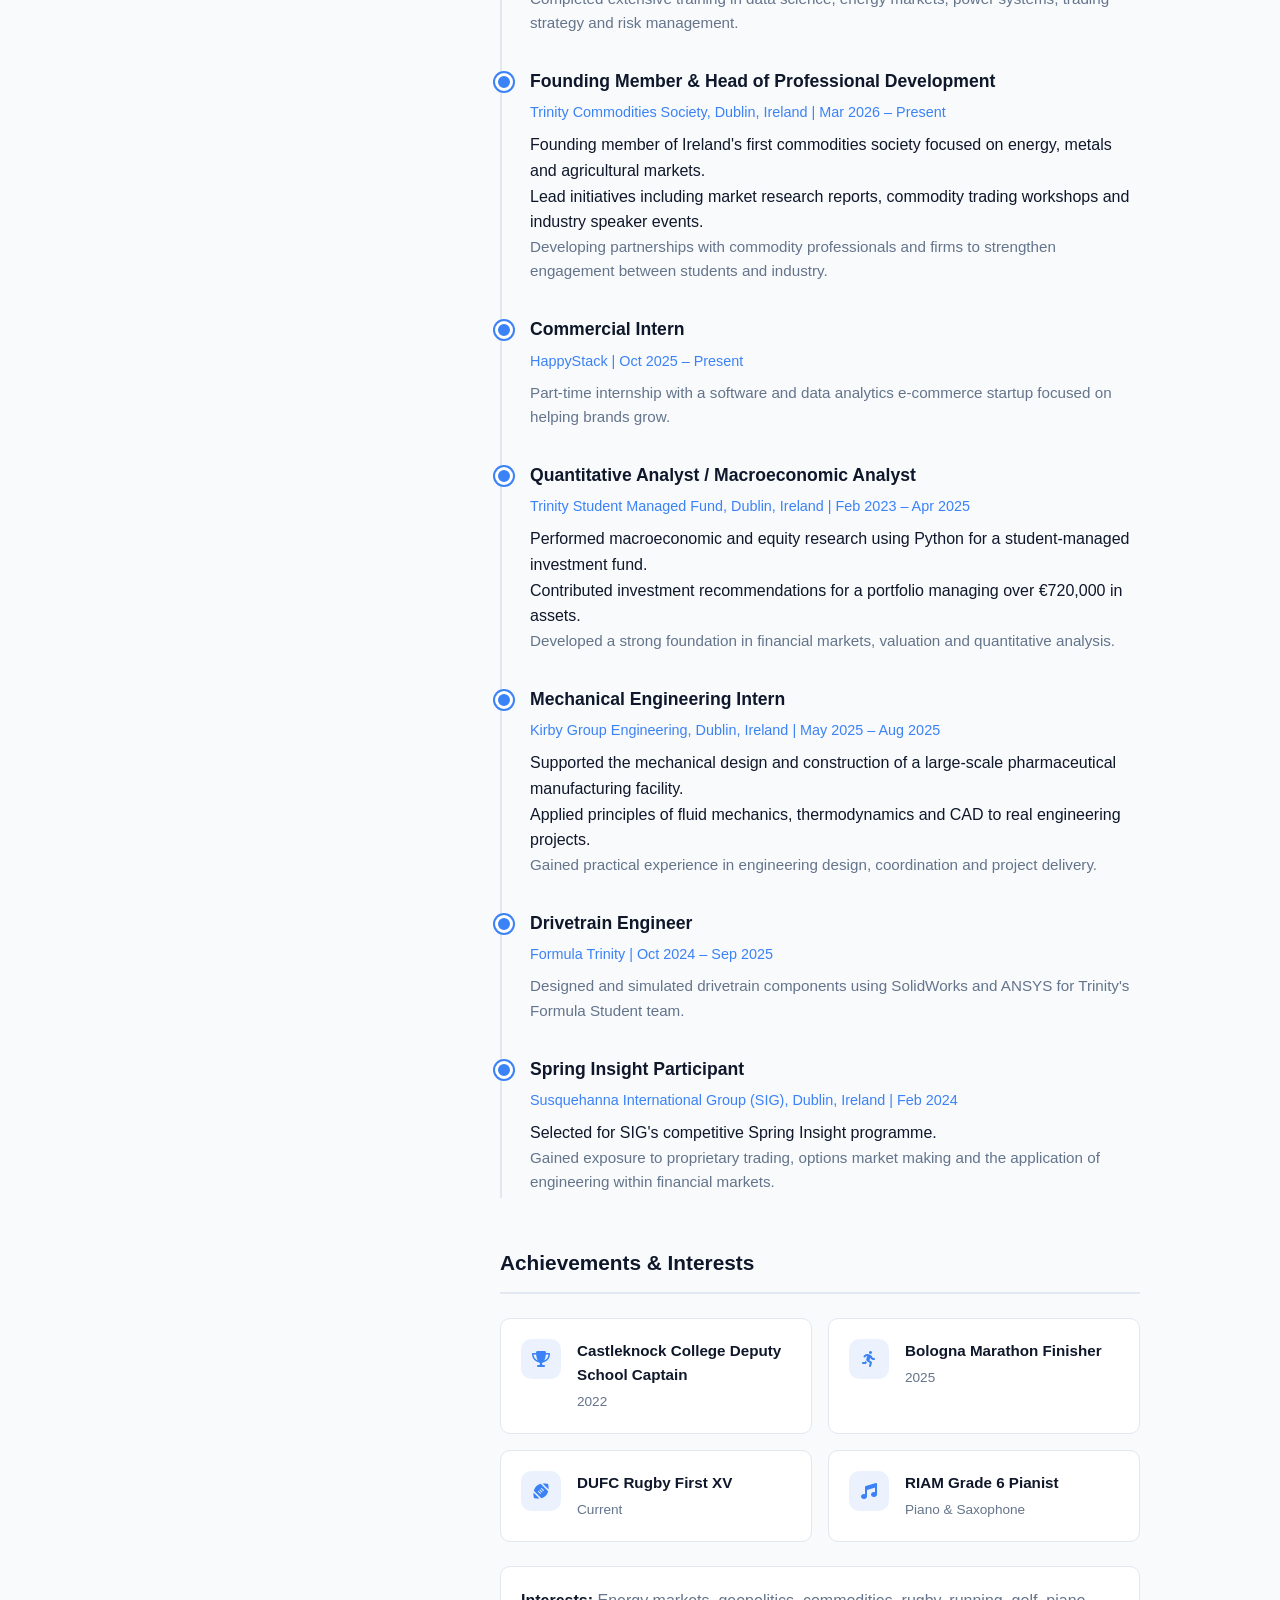
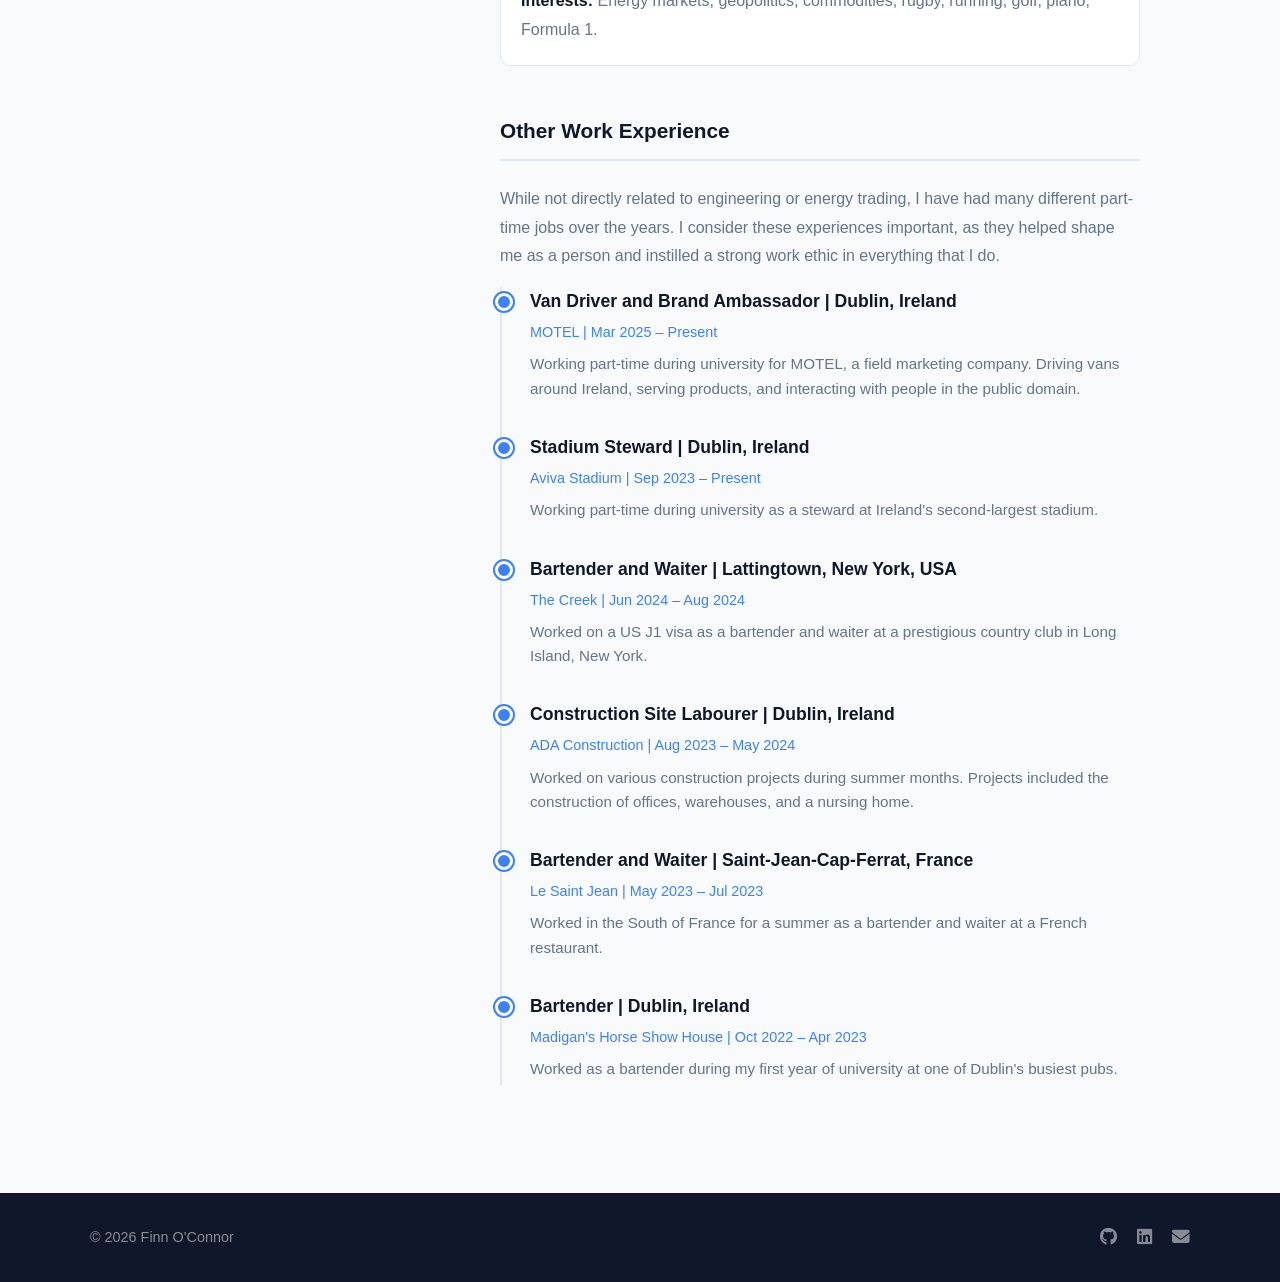
==== commit 7c28b054: "Update about.html" ====
--- a/about.html
+++ b/about.html
@@ -72,7 +72,7 @@
                     <div class="timeline">
                         <div class="timeline-item">
                             <h3>M.Eng, MAI (Hons) Mechanical and Manufacturing Engineering</h3>
-                            <p class="timeline-meta">Trinity College Dublin – The University of Dublin, Dublin, Ireland | Sept 2022 – May 2027</p>
+                            <p class="timeline-meta">Trinity College Dublin | Dublin, Ireland | Sep 2022 – May 2027</p>
                             <p class="timeline-grade">Bachelors Grade: First-Class Honours (1.1, 75%)</p>
                             <p>
                                 <strong>Relevant Modules:</strong> Deep Learning, Energy Policy &amp; Demand, Wind Energy, Low Carbon Power Technology,
@@ -87,79 +87,93 @@
 
                     <h2>Experience</h2>
                     <div class="timeline">
+                    
                         <div class="timeline-item">
                             <h3>Energy Trading Analyst / Energy Trader (Part-Time)</h3>
                             <p class="timeline-meta">ElectroRoute, Dublin, Ireland | Jul 2026 – Present</p>
-                            <ul>
-                                <li>Selected to continue with ElectroRoute, working two days a week as an Energy Trader/Analyst alongside my masters.</li>
-                                <li>Currently completing training and market certification exams, with the goal of working on the desk from September.</li>
-                                <li>Trading 4GW of renewable, battery, and thermal assets in ISEM and GB markets, and supporting gas trading operations.</li>
-                                <li>Executing strategies across day-ahead and intraday markets, conducting quantitative analysis, and managing risks.</li>
-                            </ul>
-                        </div>
-
+                    
+                            <p>Selected to continue with ElectroRoute while completing my Master's degree, working two days per week as an Energy Trading Analyst.</p>
+                    
+                            <p>Currently completing market training and certification exams before joining the trading desk.</p>
+                    
+                            <p>Trading renewable, battery and thermal assets across the I-SEM and GB power markets while supporting gas trading operations.</p>
+                    
+                            <p>Executing trading strategies, conducting quantitative market analysis and supporting risk management.</p>
+                        </div>
+                    
                         <div class="timeline-item">
                             <h3>Energy Trading Intern (Industrial Placement)</h3>
                             <p class="timeline-meta">ElectroRoute, Dublin, Ireland | Jan 2026 – Jul 2026</p>
-                            <ul>
-                                <li>Supported power and gas trading across European energy markets through quantitative analysis and tool development.</li>
-                                <li>Developed a server-hosted KPI dashboard using Python, SQL, HTML, and Flask to track desk and market performance.</li>
-                                <li>Developed machine learning forecasting models to predict energy demand, generation, and interconnector flows.</li>
-                                <li>Analysed solar book performance, evaluating forecast accuracy, curtailment, and backtested new auction-based strategies.</li>
-                                <li>Executed paper trading strategies for the wind portfolio, analysing performance alongside the shift trading desk.</li>
-                                <li>Completed training across data science (Python, SQL, statistics &amp; ML), energy markets (EFET training), power systems, trading strategy, and risk management.</li>
-                            </ul>
-                        </div>
-
+                    
+                            <p>Supported power and gas trading across European energy markets through quantitative analysis and software development.</p>
+                    
+                            <p>Built a server-hosted KPI dashboard using Python, SQL, HTML and Flask to monitor desk and market performance.</p>
+                    
+                            <p>Developed machine learning models to forecast energy demand, renewable generation and interconnector flows.</p>
+                    
+                            <p>Analysed solar portfolio performance, evaluated forecast accuracy and backtested new auction-based trading strategies.</p>
+                    
+                            <p>Executed paper trading strategies for the wind portfolio alongside the shift trading desk.</p>
+                    
+                            <p>Completed extensive training in data science, energy markets, power systems, trading strategy and risk management.</p>
+                        </div>
+                    
                         <div class="timeline-item">
                             <h3>Founding Member &amp; Head of Professional Development</h3>
                             <p class="timeline-meta">Trinity Commodities Society, Dublin, Ireland | Mar 2026 – Present</p>
-                            <ul>
-                                <li>Founding member of Ireland’s first commodities society covering energy, metals, and agricultural commodity markets.</li>
-                                <li>Lead initiatives including market research reports, commodity trading workshops, and industry speaker events.</li>
-                                <li>Developing partnerships with commodity professionals and firms for industry engagement and speaker opportunities.</li>
-                            </ul>
-                        </div>
-
+                    
+                            <p>Founding member of Ireland's first commodities society focused on energy, metals and agricultural markets.</p>
+                    
+                            <p>Lead initiatives including market research reports, commodity trading workshops and industry speaker events.</p>
+                    
+                            <p>Developing partnerships with commodity professionals and firms to strengthen engagement between students and industry.</p>
+                        </div>
+                    
                         <div class="timeline-item">
                             <h3>Commercial Intern</h3>
                             <p class="timeline-meta">HappyStack | Oct 2025 – Present</p>
-                            <p>
-                                Part-time internship with a software and data analytics e-commerce startup focused on helping brands grow.
-                            </p>
-                        </div>
-
+                    
+                            <p>Part-time internship with a software and data analytics e-commerce startup focused on helping brands grow.</p>
+                        </div>
+                    
                         <div class="timeline-item">
                             <h3>Quantitative Analyst / Macroeconomic Analyst</h3>
                             <p class="timeline-meta">Trinity Student Managed Fund, Dublin, Ireland | Feb 2023 – Apr 2025</p>
-                            <ul>
-                                <li>Performed macroeconomic and equity research using Python, contributing investment recommendations for a student-managed fund with €720,000 assets under management.</li>
-                            </ul>
-                        </div>
-
+                    
+                            <p>Performed macroeconomic and equity research using Python for a student-managed investment fund.</p>
+                    
+                            <p>Contributed investment recommendations for a portfolio managing over €720,000 in assets.</p>
+                    
+                            <p>Developed a strong foundation in financial markets, valuation and quantitative analysis.</p>
+                        </div>
+                    
                         <div class="timeline-item">
                             <h3>Mechanical Engineering Intern</h3>
                             <p class="timeline-meta">Kirby Group Engineering, Dublin, Ireland | May 2025 – Aug 2025</p>
-                            <ul>
-                                <li>Supported mechanical process design and construction on a large-scale pharmaceutical manufacturing facility, applying concepts in fluid mechanics, thermodynamics, and CAD.</li>
-                            </ul>
-                        </div>
-
+                    
+                            <p>Supported the mechanical design and construction of a large-scale pharmaceutical manufacturing facility.</p>
+                    
+                            <p>Applied principles of fluid mechanics, thermodynamics and CAD to real engineering projects.</p>
+                    
+                            <p>Gained practical experience in engineering design, coordination and project delivery.</p>
+                        </div>
+                    
                         <div class="timeline-item">
                             <h3>Drivetrain Engineer</h3>
                             <p class="timeline-meta">Formula Trinity | Oct 2024 – Sep 2025</p>
-                            <p>
-                                Designed and simulated drivetrain components using SolidWorks and ANSYS for Trinity's Formula Student team.
-                            </p>
-                        </div>
-
+                    
+                            <p>Designed and simulated drivetrain components using SolidWorks and ANSYS for Trinity's Formula Student team.</p>
+                        </div>
+                    
                         <div class="timeline-item">
                             <h3>Spring Insight Participant</h3>
                             <p class="timeline-meta">Susquehanna International Group (SIG), Dublin, Ireland | Feb 2024</p>
-                            <ul>
-                                <li>Selected for SIG’s competitive insight programme covering proprietary trading, options market making, and engineering.</li>
-                            </ul>
-                        </div>
+                    
+                            <p>Selected for SIG's competitive Spring Insight programme.</p>
+                    
+                            <p>Gained exposure to proprietary trading, options market making and the application of engineering within financial markets.</p>
+                        </div>
+                    
                     </div>
 
                     <h2>Achievements &amp; Interests</h2>
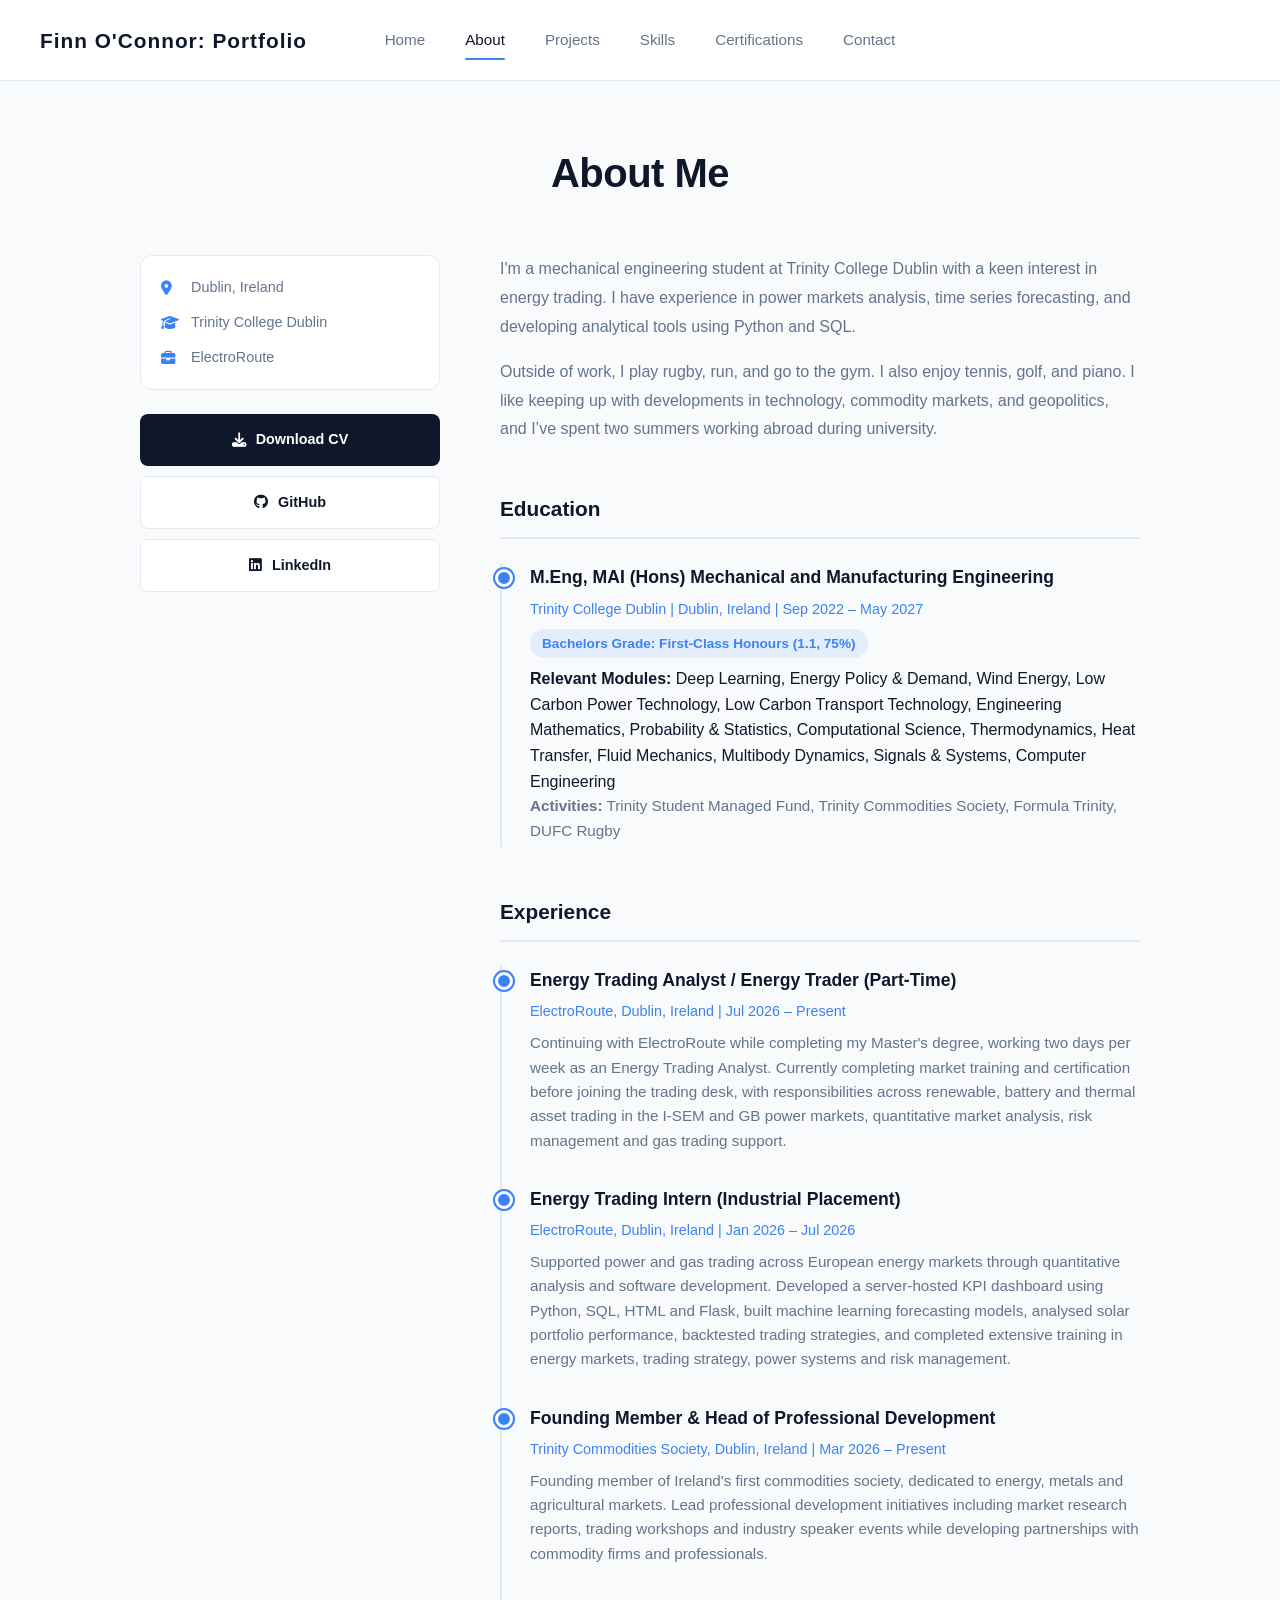
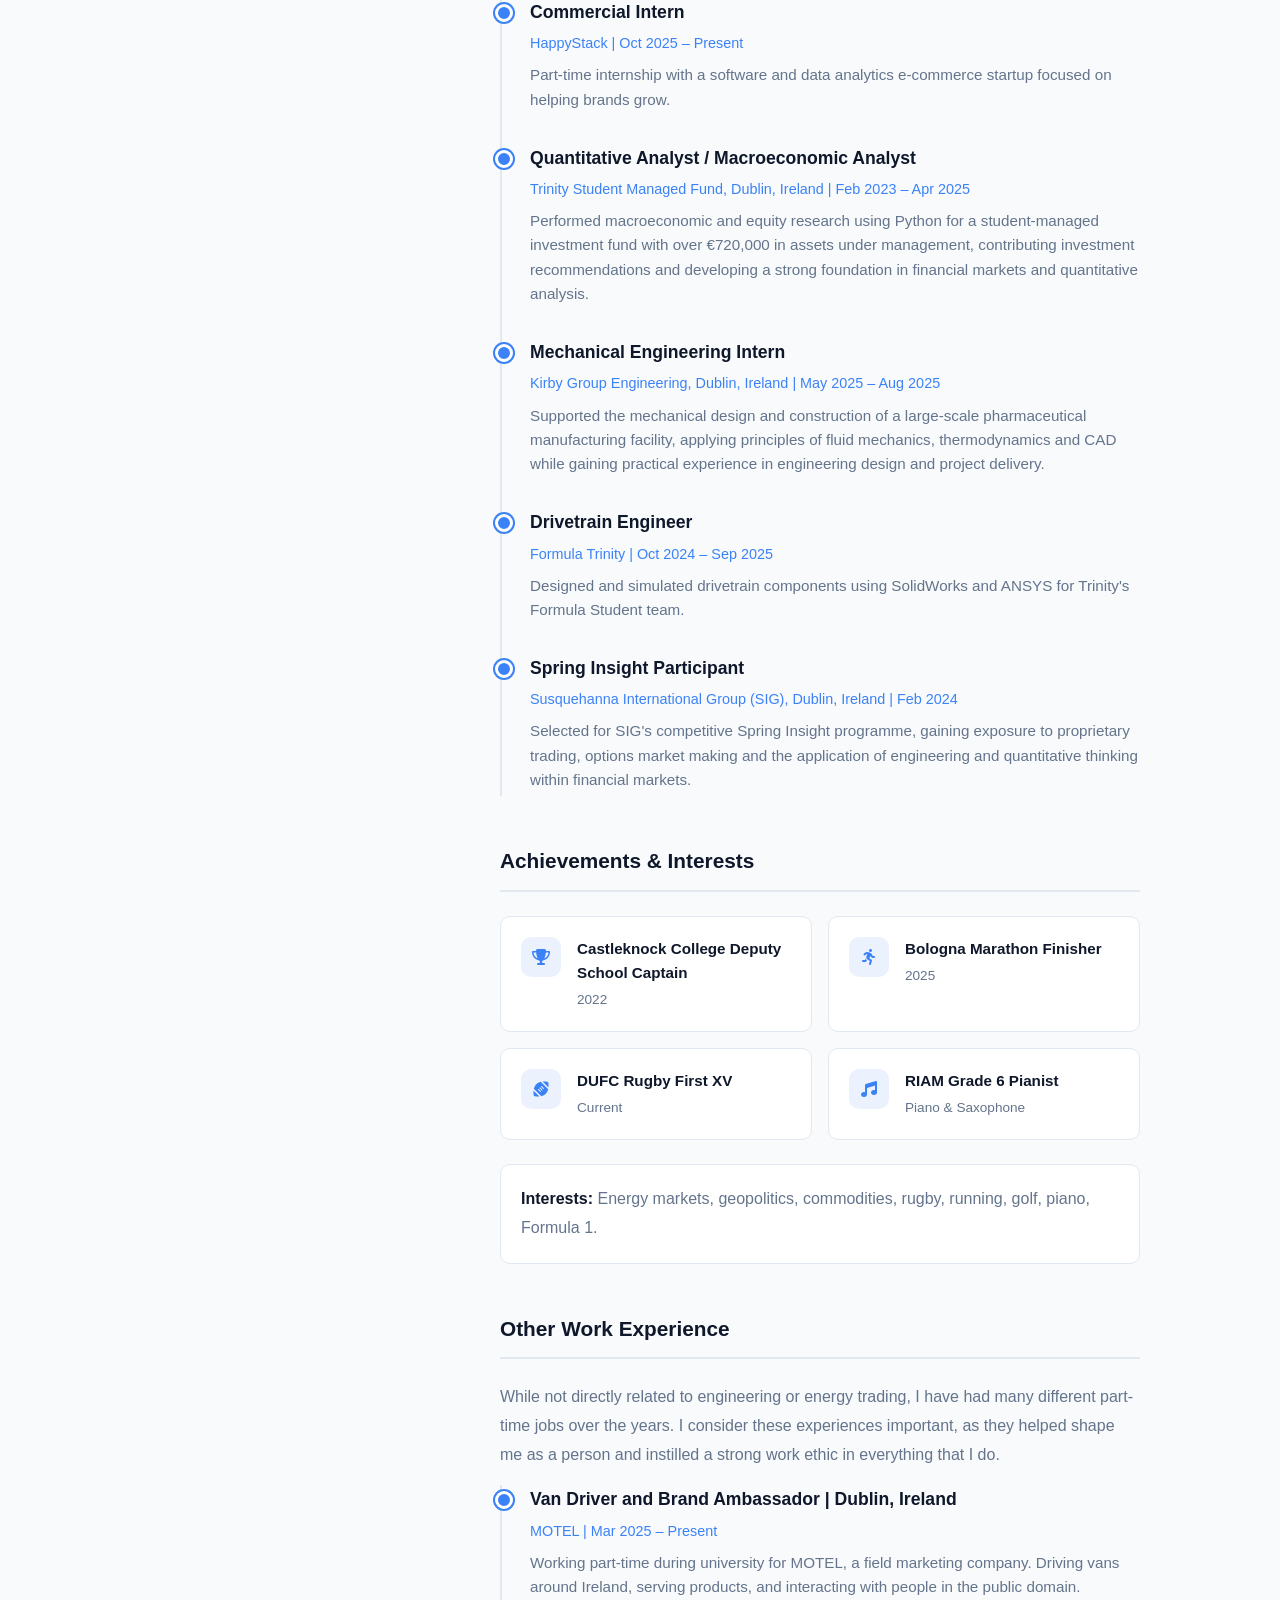
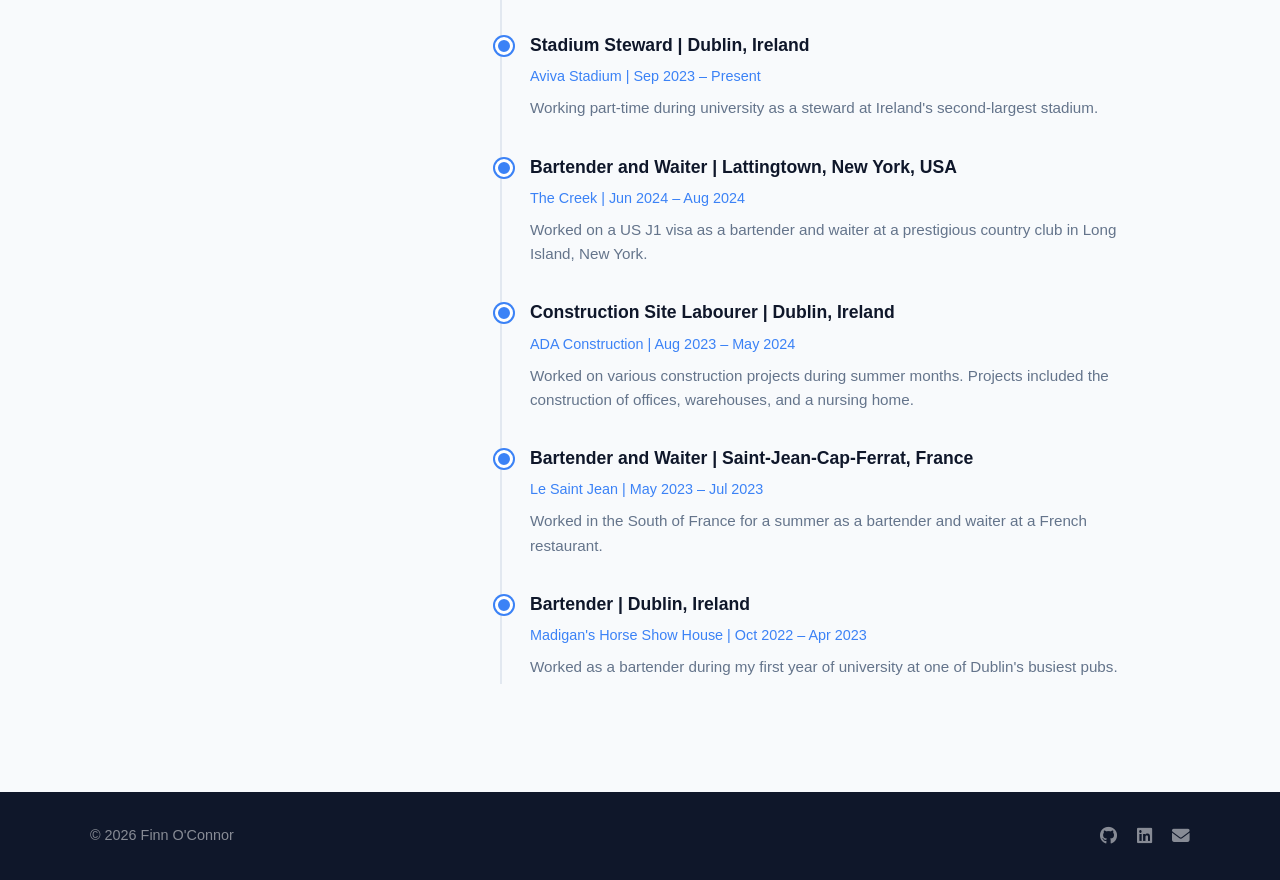
==== commit ca9b1048: "Update about.html" ====
--- a/about.html
+++ b/about.html
@@ -91,89 +91,66 @@
                         <div class="timeline-item">
                             <h3>Energy Trading Analyst / Energy Trader (Part-Time)</h3>
                             <p class="timeline-meta">ElectroRoute, Dublin, Ireland | Jul 2026 – Present</p>
-                    
-                            <p>Selected to continue with ElectroRoute while completing my Master's degree, working two days per week as an Energy Trading Analyst.</p>
-                    
-                            <p>Currently completing market training and certification exams before joining the trading desk.</p>
-                    
-                            <p>Trading renewable, battery and thermal assets across the I-SEM and GB power markets while supporting gas trading operations.</p>
-                    
-                            <p>Executing trading strategies, conducting quantitative market analysis and supporting risk management.</p>
-                        </div>
-                    
+                            <p>
+                                Continuing with ElectroRoute while completing my Master's degree, working two days per week as an Energy Trading Analyst. Currently completing market training and certification before joining the trading desk, with responsibilities across renewable, battery and thermal asset trading in the I-SEM and GB power markets, quantitative market analysis, risk management and gas trading support.
+                            </p>
+                        </div>
+                        
                         <div class="timeline-item">
                             <h3>Energy Trading Intern (Industrial Placement)</h3>
                             <p class="timeline-meta">ElectroRoute, Dublin, Ireland | Jan 2026 – Jul 2026</p>
-                    
-                            <p>Supported power and gas trading across European energy markets through quantitative analysis and software development.</p>
-                    
-                            <p>Built a server-hosted KPI dashboard using Python, SQL, HTML and Flask to monitor desk and market performance.</p>
-                    
-                            <p>Developed machine learning models to forecast energy demand, renewable generation and interconnector flows.</p>
-                    
-                            <p>Analysed solar portfolio performance, evaluated forecast accuracy and backtested new auction-based trading strategies.</p>
-                    
-                            <p>Executed paper trading strategies for the wind portfolio alongside the shift trading desk.</p>
-                    
-                            <p>Completed extensive training in data science, energy markets, power systems, trading strategy and risk management.</p>
-                        </div>
-                    
+                            <p>
+                                Supported power and gas trading across European energy markets through quantitative analysis and software development. Developed a server-hosted KPI dashboard using Python, SQL, HTML and Flask, built machine learning forecasting models, analysed solar portfolio performance, backtested trading strategies, and completed extensive training in energy markets, trading strategy, power systems and risk management.
+                            </p>
+                        </div>
+                        
                         <div class="timeline-item">
                             <h3>Founding Member &amp; Head of Professional Development</h3>
                             <p class="timeline-meta">Trinity Commodities Society, Dublin, Ireland | Mar 2026 – Present</p>
-                    
-                            <p>Founding member of Ireland's first commodities society focused on energy, metals and agricultural markets.</p>
-                    
-                            <p>Lead initiatives including market research reports, commodity trading workshops and industry speaker events.</p>
-                    
-                            <p>Developing partnerships with commodity professionals and firms to strengthen engagement between students and industry.</p>
-                        </div>
-                    
+                            <p>
+                                Founding member of Ireland's first commodities society, dedicated to energy, metals and agricultural markets. Lead professional development initiatives including market research reports, trading workshops and industry speaker events while developing partnerships with commodity firms and professionals.
+                            </p>
+                        </div>
+                        
                         <div class="timeline-item">
                             <h3>Commercial Intern</h3>
                             <p class="timeline-meta">HappyStack | Oct 2025 – Present</p>
-                    
-                            <p>Part-time internship with a software and data analytics e-commerce startup focused on helping brands grow.</p>
-                        </div>
-                    
+                            <p>
+                                Part-time internship with a software and data analytics e-commerce startup focused on helping brands grow.
+                            </p>
+                        </div>
+                        
                         <div class="timeline-item">
                             <h3>Quantitative Analyst / Macroeconomic Analyst</h3>
                             <p class="timeline-meta">Trinity Student Managed Fund, Dublin, Ireland | Feb 2023 – Apr 2025</p>
-                    
-                            <p>Performed macroeconomic and equity research using Python for a student-managed investment fund.</p>
-                    
-                            <p>Contributed investment recommendations for a portfolio managing over €720,000 in assets.</p>
-                    
-                            <p>Developed a strong foundation in financial markets, valuation and quantitative analysis.</p>
-                        </div>
-                    
+                            <p>
+                                Performed macroeconomic and equity research using Python for a student-managed investment fund with over €720,000 in assets under management, contributing investment recommendations and developing a strong foundation in financial markets and quantitative analysis.
+                            </p>
+                        </div>
+                        
                         <div class="timeline-item">
                             <h3>Mechanical Engineering Intern</h3>
                             <p class="timeline-meta">Kirby Group Engineering, Dublin, Ireland | May 2025 – Aug 2025</p>
-                    
-                            <p>Supported the mechanical design and construction of a large-scale pharmaceutical manufacturing facility.</p>
-                    
-                            <p>Applied principles of fluid mechanics, thermodynamics and CAD to real engineering projects.</p>
-                    
-                            <p>Gained practical experience in engineering design, coordination and project delivery.</p>
-                        </div>
-                    
+                            <p>
+                                Supported the mechanical design and construction of a large-scale pharmaceutical manufacturing facility, applying principles of fluid mechanics, thermodynamics and CAD while gaining practical experience in engineering design and project delivery.
+                            </p>
+                        </div>
+                        
                         <div class="timeline-item">
                             <h3>Drivetrain Engineer</h3>
                             <p class="timeline-meta">Formula Trinity | Oct 2024 – Sep 2025</p>
-                    
-                            <p>Designed and simulated drivetrain components using SolidWorks and ANSYS for Trinity's Formula Student team.</p>
-                        </div>
-                    
+                            <p>
+                                Designed and simulated drivetrain components using SolidWorks and ANSYS for Trinity's Formula Student team.
+                            </p>
+                        </div>
+                        
                         <div class="timeline-item">
                             <h3>Spring Insight Participant</h3>
                             <p class="timeline-meta">Susquehanna International Group (SIG), Dublin, Ireland | Feb 2024</p>
-                    
-                            <p>Selected for SIG's competitive Spring Insight programme.</p>
-                    
-                            <p>Gained exposure to proprietary trading, options market making and the application of engineering within financial markets.</p>
-                        </div>
-                    
+                            <p>
+                                Selected for SIG's competitive Spring Insight programme, gaining exposure to proprietary trading, options market making and the application of engineering and quantitative thinking within financial markets.
+                            </p>
+                        </div>
                     </div>
 
                     <h2>Achievements &amp; Interests</h2>
